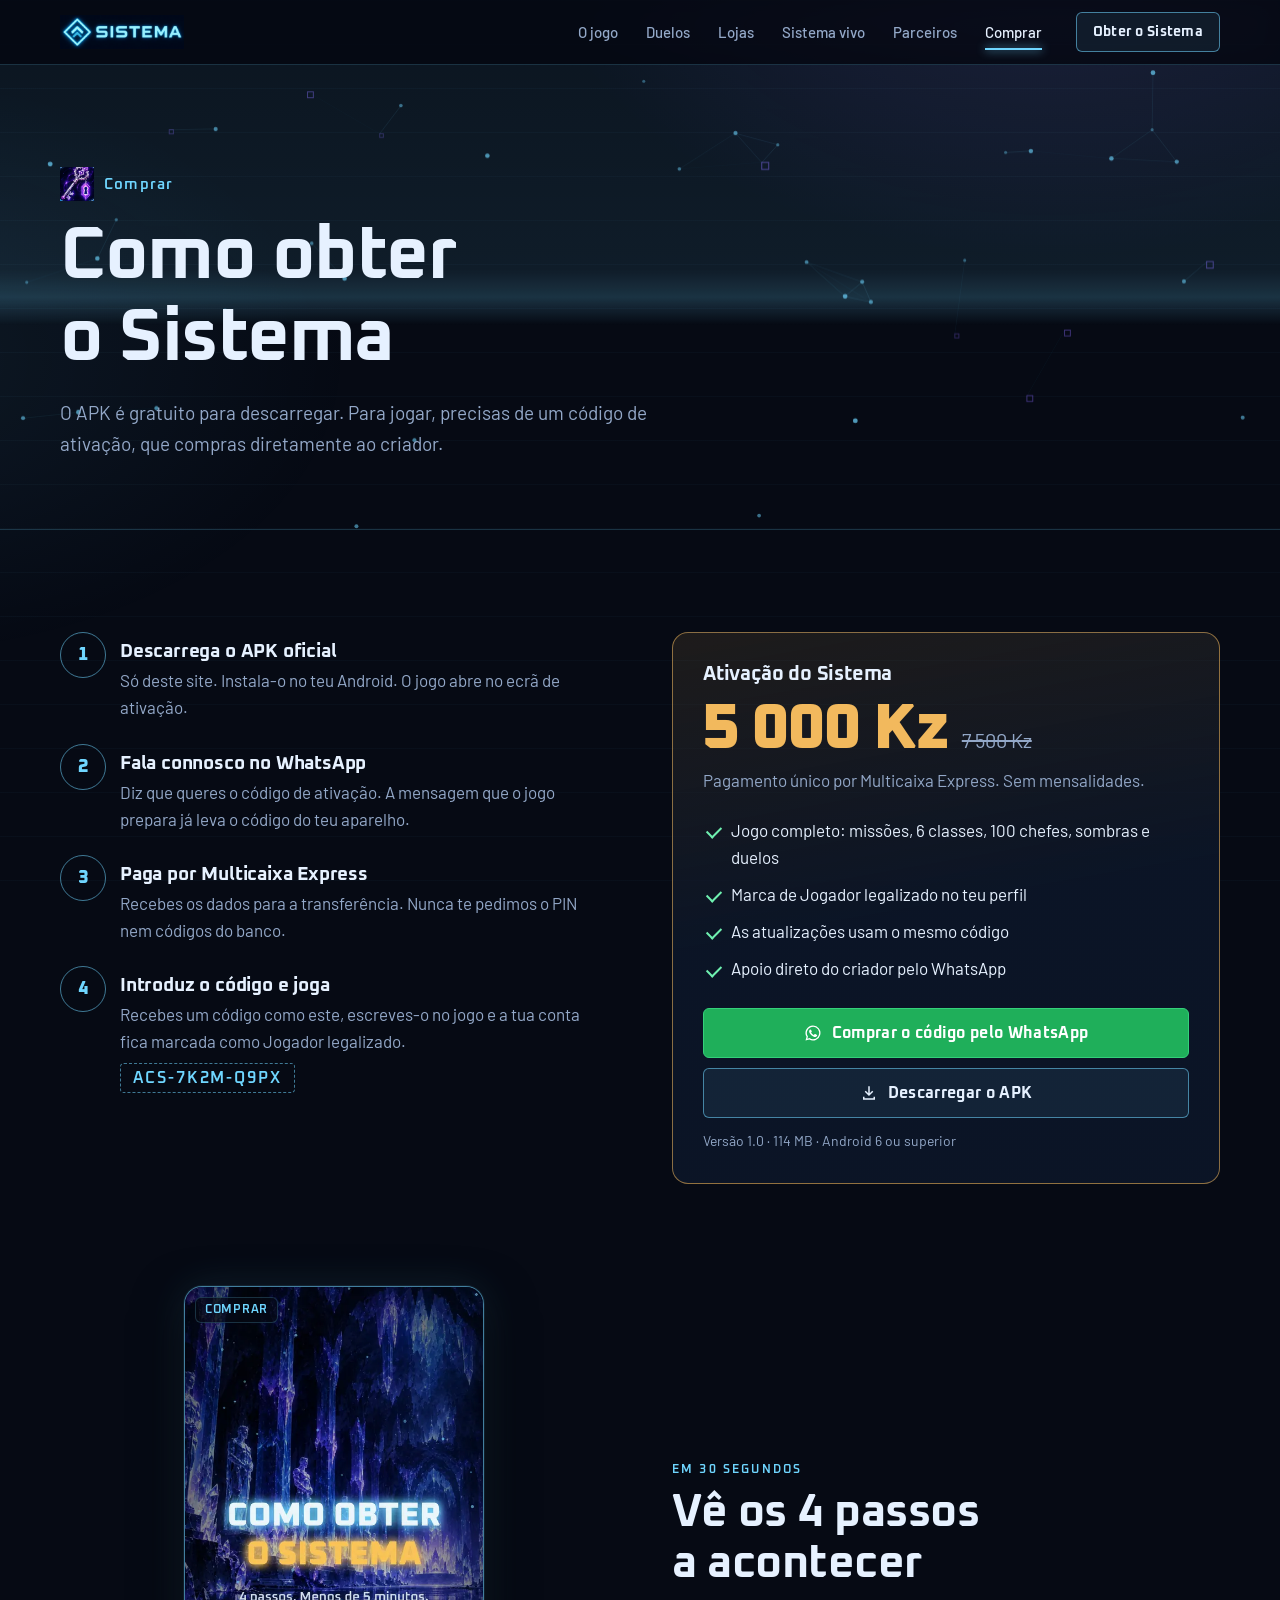
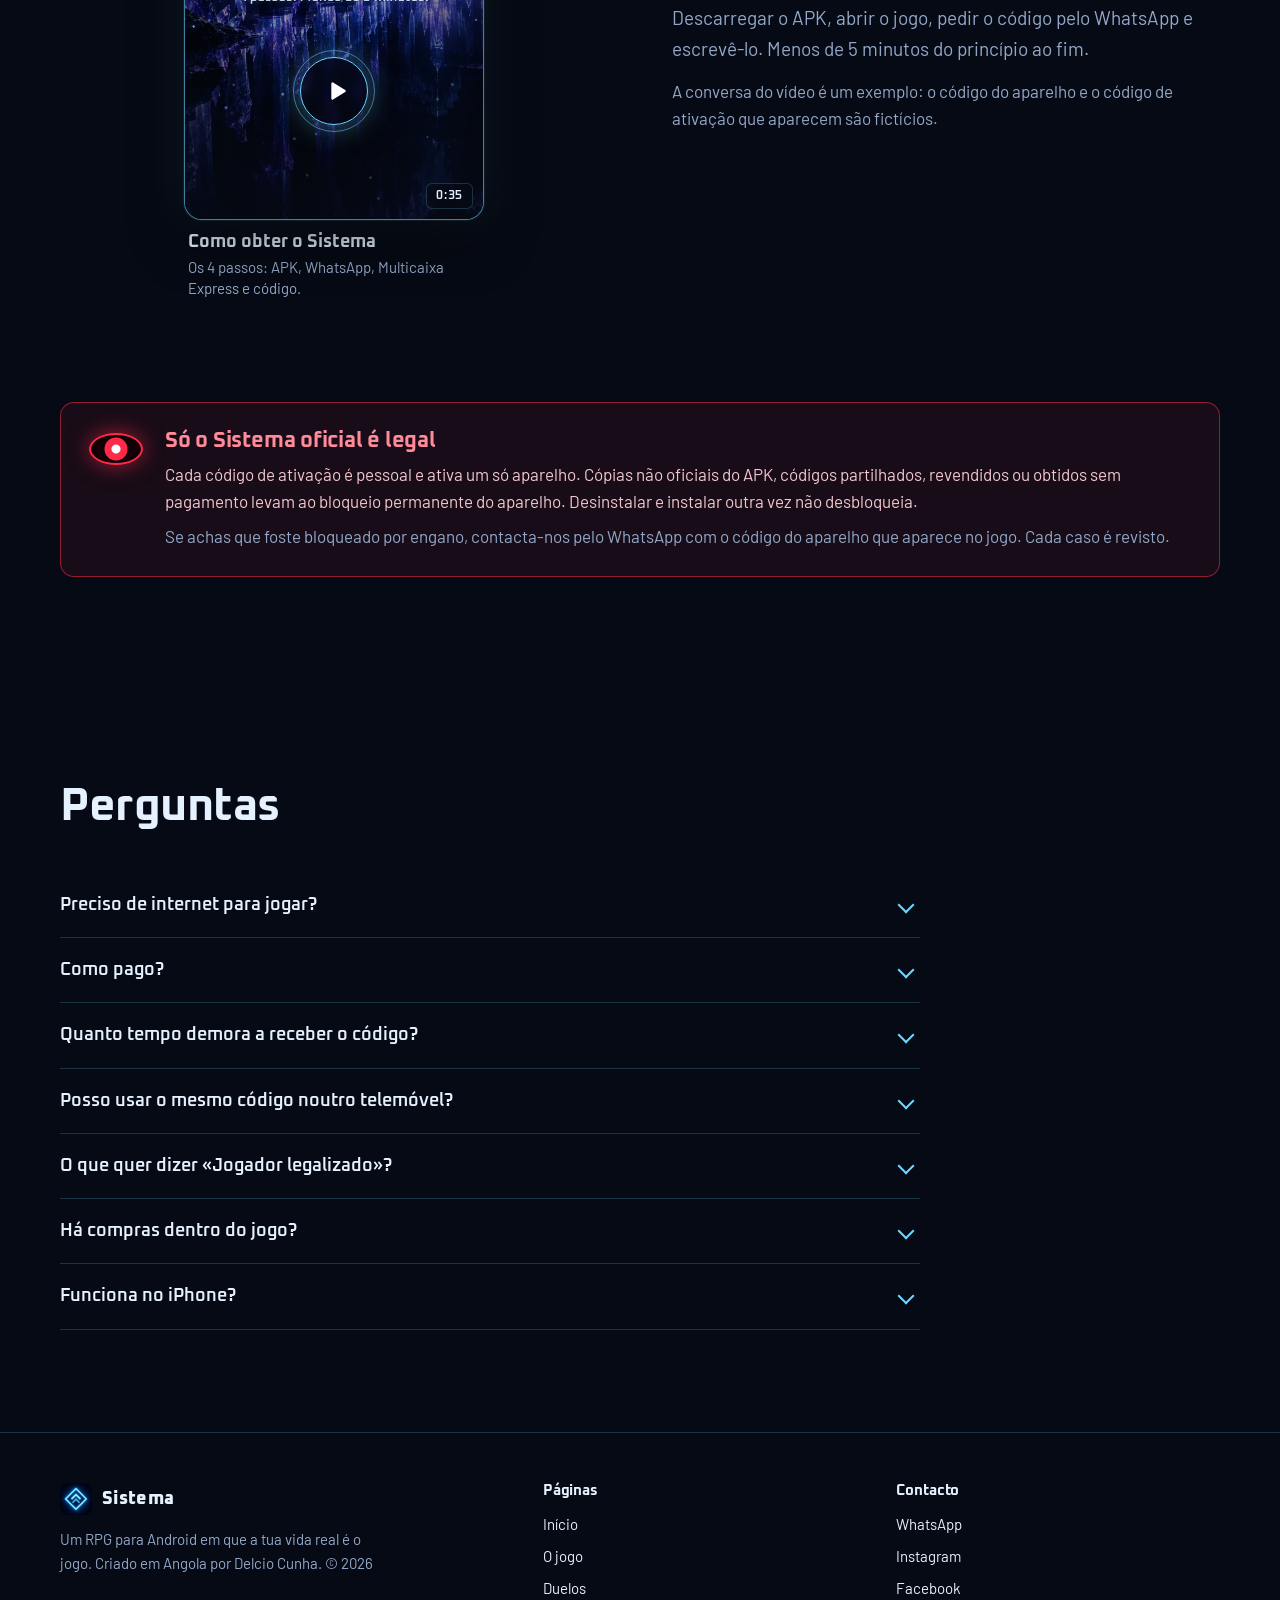
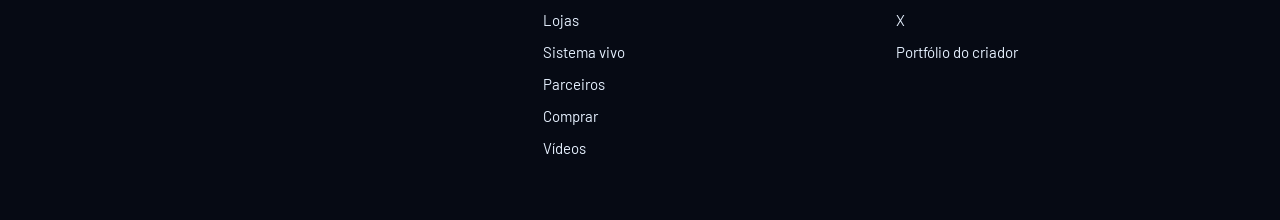
==== comprar.html @ 55414b68 "update update" ====
<!doctype html>
<html lang="pt">
<head>
<meta charset="utf-8">
<meta name="viewport" content="width=device-width, initial-scale=1, viewport-fit=cover">
<title>Comprar · Sistema</title>
<meta name="description" content="Descarrega o APK oficial e compra o código de ativação por Multicaixa Express.">
<meta name="theme-color" content="#060A14">
<meta property="og:title" content="Comprar · Sistema">
<meta property="og:description" content="Descarrega o APK oficial e compra o código de ativação por Multicaixa Express.">
<meta property="og:image" content="img/og.png">
<link rel="icon" href="img/icon-192.png">
<link rel="preconnect" href="https://fonts.googleapis.com"><link rel="preconnect" href="https://fonts.gstatic.com" crossorigin>
<link rel="stylesheet" href="https://fonts.googleapis.com/css2?family=Barlow:wght@400;500;600;700&family=Oxanium:wght@500;600;700;800&display=swap">
<link rel="stylesheet" href="assets/site.css?v=1c6510a3">
</head>
<body>
<header class="top">
  <div class="wrap">
    <a class="brand" href="index.html" aria-label="Sistema"><img class="wm" src="img/logo-nome.webp" alt="Sistema"></a>
    <nav class="nav" aria-label="Páginas"><a href="jogo.html">O jogo</a><a href="duelos.html">Duelos</a><a href="lojas.html">Lojas</a><a href="sistema-vivo.html">Sistema vivo</a><a href="parceiros.html">Parceiros</a><a href="comprar.html" aria-current="page">Comprar</a></nav>
    <a class="btn sm cta-top" href="comprar.html">Obter o Sistema</a>
    <button class="menu-btn" type="button" aria-label="Menu" aria-expanded="false"><span></span><span></span><span></span></button>
  </div>
</header>
<main>
<section class="page-head">
  <canvas class="field" aria-hidden="true"></canvas><div class="scan" aria-hidden="true"></div>
  <div class="wrap">
    <div class="crumb"><img src="img/ui-h-key.webp" alt="">Comprar</div>
    <h1>Como obter o Sistema</h1>
    <p class="lead">O APK é gratuito para descarregar. Para jogar, precisas de um código de ativação, que compras diretamente ao criador.</p>
  </div>
</section>
<section>
  <div class="wrap buy-grid">
    <ol class="flow" data-stagger>
      <li class="rv"><div><h3>Descarrega o APK oficial</h3><p>Só deste site. Instala-o no teu Android. O jogo abre no ecrã de ativação.</p></div></li>
      <li class="rv"><div><h3>Fala connosco no WhatsApp</h3><p>Diz que queres o código de ativação. A mensagem que o jogo prepara já leva o código do teu aparelho.</p></div></li>
      <li class="rv"><div><h3>Paga por Multicaixa Express</h3><p>Recebes os dados para a transferência. Nunca te pedimos o PIN nem códigos do banco.</p></div></li>
      <li class="rv"><div><h3>Introduz o código e joga</h3><p>Recebes um código como este, escreves-o no jogo e a tua conta fica marcada como Jogador legalizado.</p><span class="code-sample">ACS-7K2M-Q9PX</span></div></li>
    </ol>
    <aside class="price-card rv" aria-labelledby="price-h">
      <h3 id="price-h">Ativação do Sistema</h3>
      <div class="price"><b data-bind="price">5 000 Kz</b><s data-bind="price-old">7 500 Kz</s></div>
      <p class="once">Pagamento único por Multicaixa Express. Sem mensalidades.</p>
      <ul class="ticks">
        <li>Jogo completo: missões, 6 classes, 100 chefes, sombras e duelos</li>
        <li>Marca de Jogador legalizado no teu perfil</li>
        <li>As atualizações usam o mesmo código</li>
        <li>Apoio direto do criador pelo WhatsApp</li>
      </ul>
      <a class="btn wa" data-buy href="#perguntas"><svg viewBox="0 0 24 24" aria-hidden="true"><path fill="currentColor" d="M12 2a10 10 0 0 0-8.6 15.1L2 22l5-1.3A10 10 0 1 0 12 2Zm0 18.2a8.2 8.2 0 0 1-4.2-1.2l-.3-.2-3 .8.8-2.9-.2-.3A8.2 8.2 0 1 1 12 20.2Zm4.5-6.1c-.2-.1-1.5-.7-1.7-.8s-.4-.1-.6.1-.7.8-.8 1-.3.2-.5.1a6.7 6.7 0 0 1-3.3-2.9c-.3-.4.2-.4.7-1.4.1-.2 0-.3 0-.5l-.8-1.8c-.2-.5-.4-.4-.6-.4h-.5a1 1 0 0 0-.7.3 3 3 0 0 0-.9 2.2 5.2 5.2 0 0 0 1.1 2.7 11.8 11.8 0 0 0 4.5 4c1.7.7 2.3.8 3.1.6a2.7 2.7 0 0 0 1.8-1.2 2.2 2.2 0 0 0 .2-1.2c-.1-.2-.3-.2-.5-.3Z"/></svg> Comprar o código pelo WhatsApp</a>
      <a class="btn" data-apk href="download/sistema.apk" download><svg viewBox="0 0 24 24" aria-hidden="true"><path fill="currentColor" d="M11 3h2v9.2l3.3-3.3 1.4 1.4L12 16l-5.7-5.7 1.4-1.4 3.3 3.3V3Zm-7 14h2v2h12v-2h2v4H4v-4Z"/></svg> <span data-apk-label>Descarregar o APK</span></a>
      <p class="fine" data-apk-info>Versão 1.0 · Android 6 ou superior</p>
    </aside>
  </div>
</section>

<section class="tight">
  <div class="wrap split">
    <button type="button" class="vcard  rv" data-video="como-comprar-a-ativacao" aria-label="Ver o vídeo: Como obter o Sistema (0:35)"><span class="vc-media"><img src="video/como-comprar-a-ativacao.webp" alt="" loading="lazy" width="540" height="960"><span class="vc-play"><svg viewBox="0 0 24 24" aria-hidden="true"><path fill="currentColor" d="M8 5.5v13a1 1 0 0 0 1.5.86l10.4-6.5a1 1 0 0 0 0-1.72L9.5 4.64A1 1 0 0 0 8 5.5Z"/></svg></span><span class="vc-dur">0:35</span><span class="vc-tag">Comprar</span></span><span class="vc-cap"><b>Como obter o Sistema</b><small>Os 4 passos: APK, WhatsApp, Multicaixa Express e código.</small></span></button>
    <div>
      <span class="eyebrow rv">Em 30 segundos</span>
      <h2 class="rv">Vê os 4 passos a acontecer</h2>
      <p class="lead rv" style="margin-top:14px">Descarregar o APK, abrir o jogo, pedir o código pelo WhatsApp e escrevê-lo. Menos de 5 minutos do princípio ao fim.</p>
      <p class="muted rv" style="margin-top:14px">A conversa do vídeo é um exemplo: o código do aparelho e o código de ativação que aparecem são fictícios.</p>
    </div>
  </div>
</section>

<section class="tight">
  <div class="wrap">
    <div class="warn rv">
      <span class="eye" aria-hidden="true"></span>
      <div>
        <h3>Só o Sistema oficial é legal</h3>
        <p>Cada código de ativação é pessoal e ativa um só aparelho. Cópias não oficiais do APK, códigos partilhados, revendidos ou obtidos sem pagamento levam ao bloqueio permanente do aparelho. Desinstalar e instalar outra vez não desbloqueia.</p>
        <p>Se achas que foste bloqueado por engano, contacta-nos pelo WhatsApp com o código do aparelho que aparece no jogo. Cada caso é revisto.</p>
      </div>
    </div>
  </div>
</section>

<section id="perguntas">
  <div class="wrap">
    <div class="sec-head"><h2 class="rv">Perguntas</h2></div>
    <div class="faq rv">
      <details><summary>Preciso de internet para jogar?</summary><p>Só para ativar o jogo, sincronizar a conta e jogar com amigos. As missões e os combates funcionam sem internet. De vez em quando o jogo pede uma ligação para confirmar que o aparelho continua autorizado.</p></details>
      <details><summary>Como pago?</summary><p>Por Multicaixa Express. Falas connosco no WhatsApp, recebes os dados para a transferência e, quando o pagamento é confirmado, enviamos o teu código de ativação.</p></details>
      <details><summary>Quanto tempo demora a receber o código?</summary><p>Assim que o pagamento é confirmado, enviamos o código pelo mesmo WhatsApp.</p></details>
      <details><summary>Posso usar o mesmo código noutro telemóvel?</summary><p>Não. Cada código ativa um só aparelho. Se mudares de telemóvel, fala connosco: o teu progresso pode ser transferido com o ID de Jogador.</p></details>
      <details><summary>O que quer dizer «Jogador legalizado»?</summary><p>É a marca que aparece no teu perfil e para os teus amigos quando ativaste o jogo com um código oficial. Quem também comprou Cristais aparece como Premium legalizado.</p></details>
      <details><summary>Há compras dentro do jogo?</summary><p>São opcionais. Os Cristais abrem as arenas do Coliseu e itens exclusivos, mas todo o caminho dos 10 portões se faz sem gastar nada além da ativação.</p></details>
      <details><summary>Funciona no iPhone?</summary><p>Ainda não. O Sistema está disponível para Android 6 ou superior.</p></details>
    </div>
  </div>
</section>

</main>
<footer>
  <div class="wrap cols">
    <div>
      <a class="brand" href="index.html" style="font-size:18px"><img src="img/icon-192.png" alt="">Sistema</a>
      <p style="margin-top:12px;max-width:40ch">Um RPG para Android em que a tua vida real é o jogo. Criado em Angola por Delcio Cunha. © 2026</p>
    </div>
    <div>
      <h4>Páginas</h4>
      <ul><li><a href="index.html">Início</a></li><li><a href="jogo.html">O jogo</a></li><li><a href="duelos.html">Duelos</a></li><li><a href="lojas.html">Lojas</a></li><li><a href="sistema-vivo.html">Sistema vivo</a></li><li><a href="parceiros.html">Parceiros</a></li><li><a href="comprar.html">Comprar</a></li><li><a href="index.html#videos">Vídeos</a></li></ul>
    </div>
    <div>
      <h4>Contacto</h4>
      <ul>
        <li><a data-buy href="comprar.html">WhatsApp</a></li>
        <li><a href="https://www.instagram.com/delcio_369/" target="_blank" rel="noopener">Instagram</a></li>
        <li><a href="https://www.facebook.com/delcio.cunha.2025/" target="_blank" rel="noopener">Facebook</a></li>
        <li><a href="https://x.com/DelcioCunha369" target="_blank" rel="noopener">X</a></li>
        <li><a href="https://delciocunha.github.io/Meu-Portfolio/" target="_blank" rel="noopener">Portfólio do criador</a></li>
      </ul>
    </div>
  </div>
</footer>
<div class="mbar" id="mbar"><a class="btn wa" data-buy href="comprar.html">Comprar código</a><a class="btn" data-apk data-apk-short href="download/sistema.apk" download>Descarregar APK</a></div>
<div class="vbox" id="vbox" role="dialog" aria-modal="true" aria-labelledby="vb-title" hidden>
  <div class="vb-back" data-vclose></div>
  <div class="vb-in">
    <div class="vb-player"><video id="vb-video" controls playsinline preload="none"></video></div>
    <div class="vb-side">
      <span class="vb-tag" id="vb-tag"></span>
      <h2 id="vb-title"></h2>
      <p id="vb-desc"></p>
      <div class="vb-nav"><button type="button" class="btn sm" data-vstep="-1" aria-label="Vídeo anterior">‹ Anterior</button><button type="button" class="btn sm" data-vstep="1" aria-label="Vídeo seguinte">Seguinte ›</button></div>
      <a class="btn wa" data-buy href="comprar.html">Obter o Sistema</a>
    </div>
    <button type="button" class="vb-x" data-vclose aria-label="Fechar o vídeo">✕</button>
  </div>
</div>
<script>window.SITE_VIDEOS=[{"id": "trailer", "t": "Trailer de lançamento", "d": "V.01 «The System». O Sistema escolheu-te.", "tag": "Trailer"}, {"id": "como-funciona", "t": "Como funciona em 30 segundos", "d": "Escreves a missão, cumpres, ganhas XP e enfrentas um chefe.", "tag": "Começa aqui"}, {"id": "um-dia-com-o-sistema", "t": "Um dia com o Sistema", "d": "Da missão diária da manhã ao relatório da meia-noite.", "tag": "O jogo"}, {"id": "o-primeiro-chefe", "t": "O primeiro chefe", "d": "Magia, mana a acabar, uma poção e a vitória.", "tag": "O jogo"}, {"id": "sombras", "t": "Sombras", "d": "Extrais a sombra do chefe e ela passa a lutar por ti.", "tag": "O jogo"}, {"id": "duelo-ao-vivo", "t": "Duelo ao vivo", "d": "Um duelo real entre dois jogadores, com provocações.", "tag": "Duelos"}, {"id": "o-sistema-esta-a-ver", "t": "O Sistema está a ver", "d": "Vigilância, missões de emergência e Zona de Penalidade.", "tag": "Sistema vivo"}, {"id": "aceitas", "t": "Aceitas?", "d": "Foste escolhido como Jogador. Recusar não é opção.", "tag": "Desafio"}, {"id": "qual-e-o-teu-nivel", "t": "Qual seria o teu nível?", "d": "Soma os pontos e diz o teu nível nos comentários.", "tag": "Desafio"}, {"id": "como-comprar-a-ativacao", "t": "Como obter o Sistema", "d": "Os 4 passos: APK, WhatsApp, Multicaixa Express e código.", "tag": "Comprar"}];</script>
<script src="config.js?v=ecc495e4"></script>
<script src="assets/site.js?v=e0b5bdeb"></script>
</body>
</html>
---- assets/site.css ----
/* ==========================================================
   SITE OFICIAL DO SISTEMA · estilos partilhados por todas as páginas
   Identidade do próprio jogo: navy profundo, luz azul do Sistema, violeta arcano,
   ouro para preços e carmesim para avisos. Oxanium (títulos) + Barlow (texto).
   ========================================================== */
:root {
  --void: #060A14; --panel: #0C1628; --panel-2: #10203A; --line: rgba(111, 214, 255, .2); --line-hi: rgba(111, 214, 255, .55);
  --ice: #6FD6FF; --arcane: #8B6BFF; --gold: #F2B95D; --alarm: #FF2A48; --text: #E6F1FF; --muted: #93A8C8; --ok: #6FF0B0; --wa: #1FAF5A;
  --f-display: 'Oxanium', 'Segoe UI', system-ui, sans-serif; --f-body: 'Barlow', 'Segoe UI', Roboto, system-ui, sans-serif;
  --wrap: 1160px; --gut: 20px; --ease: cubic-bezier(.2, .7, .2, 1);
  color-scheme: dark;
}
* { box-sizing: border-box; }
html { scroll-behavior: smooth; -webkit-text-size-adjust: 100%; }
body { margin: 0; background: var(--void); color: var(--text); font: 400 17px/1.6 var(--f-body); overflow-x: hidden; }
body::before { content: ''; position: fixed; inset: 0; pointer-events: none; z-index: 0;
  background: radial-gradient(900px 600px at 82% -10%, rgba(139, 107, 255, .14), transparent 60%), radial-gradient(800px 500px at -10% 40%, rgba(111, 214, 255, .08), transparent 60%),
  linear-gradient(rgba(111, 214, 255, .03) 1px, transparent 1px) 0 0 / 100% 44px; }
img { max-width: 100%; display: block; }
[hidden] { display: none !important; }
a { color: var(--ice); }
:focus-visible { outline: 2px solid var(--ice); outline-offset: 3px; border-radius: 4px; }
.sr { position: absolute; width: 1px; height: 1px; overflow: hidden; clip: rect(0 0 0 0); white-space: nowrap; }
.wrap { position: relative; z-index: 1; width: min(var(--wrap), 100% - 2 * var(--gut)); margin: 0 auto; }
h1, h2, h3, h4 { font-family: var(--f-display); font-weight: 700; line-height: 1.1; margin: 0; letter-spacing: -.01em; text-wrap: balance; }
h2 { font-size: clamp(30px, 4.4vw, 46px); max-width: 20ch; }
h3 { font-size: 21px; }
h4 { font-size: 17px; }
p { margin: 0; }
.lead { color: var(--muted); font-size: 19px; max-width: 60ch; }
.muted { color: var(--muted); }
section { position: relative; z-index: 1; padding: clamp(60px, 8vw, 110px) 0; }
section.tight { padding-top: 0; }
.sec-head { display: grid; gap: 14px; margin-bottom: 40px; }

/* ---------- entrada e transição entre páginas ---------- */
body { animation: pageIn .5s var(--ease) both; }
body.leaving { opacity: 0; transition: opacity .18s ease; }
@keyframes pageIn { from { opacity: 0; } to { opacity: 1; } }
.js .rv { opacity: 0; transform: translateY(18px); transition: opacity .7s var(--ease), transform .7s var(--ease); transition-delay: calc(var(--d, 0) * 90ms); }
.js .rv.in { opacity: 1; transform: none; }

/* ---------- barra de topo ---------- */
.top { position: sticky; top: env(safe-area-inset-top, 0px); z-index: 40; background: rgba(6, 10, 20, .84); backdrop-filter: blur(12px); -webkit-backdrop-filter: blur(12px); border-bottom: 1px solid var(--line); }
.top .wrap { display: flex; align-items: center; gap: 22px; height: 64px; }
.brand { display: flex; align-items: center; gap: 10px; font-family: var(--f-display); font-weight: 800; font-size: 20px; color: var(--text); text-decoration: none; letter-spacing: .02em; }
.brand img { width: 32px; height: 32px; border-radius: 8px; }
.nav { display: flex; gap: 4px; margin-left: auto; }
.nav a { position: relative; color: var(--muted); text-decoration: none; font-weight: 500; font-size: 15px; padding: 8px 12px; border-radius: 6px; }
.nav a:hover { color: var(--text); background: rgba(111, 214, 255, .06); }
.nav a[aria-current="page"] { color: var(--text); }
.nav a[aria-current="page"]::after { content: ''; position: absolute; left: 12px; right: 12px; bottom: 2px; height: 2px; background: var(--ice); box-shadow: 0 0 10px var(--ice); }
.menu-btn { display: none; margin-left: auto; width: 44px; height: 44px; border: 1px solid var(--line-hi); border-radius: 8px; background: none; color: var(--text); cursor: pointer; }
.menu-btn span { display: block; width: 18px; height: 2px; margin: 4px auto; background: currentColor; transition: transform .2s, opacity .2s; }
.menu-open .menu-btn span:nth-child(1) { transform: translateY(6px) rotate(45deg); }
.menu-open .menu-btn span:nth-child(2) { opacity: 0; }
.menu-open .menu-btn span:nth-child(3) { transform: translateY(-6px) rotate(-45deg); }
@media (max-width: 920px) {
  .menu-btn { display: block; }
  .top .cta-top { display: none; }
  .nav { position: absolute; left: 0; right: 0; top: 100%; flex-direction: column; gap: 0; padding: 10px var(--gut) 18px; background: #060A14; box-shadow: 0 30px 60px rgba(0, 0, 0, .6); border-bottom: 1px solid var(--line); transform: translateY(-12px); opacity: 0; pointer-events: none; transition: .2s; }
  .menu-open .nav { transform: none; opacity: 1; pointer-events: auto; }
  .top .wrap { position: static; }
  .top { isolation: isolate; }
  .nav a { font-size: 18px; padding: 14px 6px; border-bottom: 1px solid var(--line); border-radius: 0; }
  .nav a[aria-current="page"]::after { left: 0; right: auto; width: 3px; top: 12px; bottom: 12px; height: auto; }
}

/* ---------- botões ---------- */
.btn { display: inline-flex; align-items: center; justify-content: center; gap: 10px; min-height: 50px; padding: 0 24px; border-radius: 6px; border: 1px solid var(--line-hi);
  background: rgba(111, 214, 255, .08); color: var(--text); font: 700 16px/1 var(--f-display); letter-spacing: .02em; text-decoration: none; cursor: pointer; position: relative; overflow: hidden;
  transition: background .15s, border-color .15s, transform .15s, box-shadow .2s; }
.btn:hover { background: rgba(111, 214, 255, .16); border-color: var(--ice); box-shadow: 0 0 24px rgba(111, 214, 255, .2); }
.btn:active { transform: translateY(1px); }
.btn::after { content: ''; position: absolute; top: 0; bottom: 0; width: 40%; left: -60%; background: linear-gradient(100deg, transparent, rgba(255, 255, 255, .22), transparent); transform: skewX(-20deg); transition: left .5s var(--ease); }
.btn:hover::after { left: 120%; }
.btn.wa { background: var(--wa); border-color: #34D07A; color: #fff; }
.btn.wa:hover { background: #22BF62; box-shadow: 0 0 26px rgba(52, 208, 122, .35); }
.btn.gold { border-color: var(--gold); color: #ffe2a8; background: rgba(242, 185, 93, .1); }
.btn.sm { min-height: 40px; padding: 0 16px; font-size: 14px; }
.btn[aria-disabled="true"] { opacity: .55; cursor: not-allowed; }
.btn svg { width: 20px; height: 20px; flex: none; }
.btns { display: flex; flex-wrap: wrap; gap: 12px; }

/* ---------- cabeçalho das páginas (com o campo de mana a animar por trás) ---------- */
.field { position: absolute; inset: 0; width: 100%; height: 100%; pointer-events: none; z-index: 0; opacity: .9; }
.hero, .page-head { position: relative; overflow: hidden; }
.page-head { padding: clamp(56px, 8vw, 110px) 0 clamp(40px, 6vw, 70px); border-bottom: 1px solid var(--line); }
.page-head h1 { font-size: clamp(40px, 6.4vw, 74px); max-width: 15ch; letter-spacing: -.02em; }
.page-head .lead { margin-top: 18px; }
.page-head .crumb { color: var(--ice); font: 600 15px/1 var(--f-display); letter-spacing: .08em; margin-bottom: 16px; display: inline-flex; gap: 10px; align-items: center; }
.page-head .crumb img { width: 34px; height: 34px; }
.scan { position: absolute; inset: 0; pointer-events: none; z-index: 0; background: linear-gradient(180deg, transparent, rgba(111, 214, 255, .09) 48%, rgba(111, 214, 255, .2) 50%, transparent 52%); background-size: 100% 300%; animation: scan 2.4s var(--ease) .1s 1 both; }
@keyframes scan { from { background-position: 0 100%; } to { background-position: 0 -100%; } }

/* ---------- herói da página inicial ---------- */
.hero { padding: clamp(40px, 6vw, 80px) 0 clamp(40px, 6vw, 80px); }
.hero .wrap { display: grid; grid-template-columns: 1.15fr .85fr; gap: clamp(28px, 5vw, 64px); align-items: center; }
.hero h1 { font-size: clamp(44px, 7.2vw, 88px); letter-spacing: -.025em; max-width: 11ch; }
.hero h1 .ln { display: block; overflow: hidden; }
.hero h1 .ln > span { display: inline-block; animation: rise .9s var(--ease) both; }
.hero h1 .ln:nth-child(2) > span { animation-delay: .12s; }
@keyframes rise { from { transform: translateY(105%); } to { transform: none; } }
.hero .lead { margin-top: 18px; }
.hero-note { margin-top: 14px; color: var(--muted); font-size: 14px; }
@media (max-width: 880px) { .hero .wrap { grid-template-columns: 1fr; } }

/* janela do Sistema */
.syswin { position: relative; margin-top: 30px; max-width: 540px; padding: 22px 22px 20px; background: linear-gradient(180deg, rgba(16, 32, 58, .94), rgba(9, 18, 34, .96));
  border: 1px solid var(--line-hi); box-shadow: 0 0 0 1px rgba(111, 214, 255, .08) inset, 0 0 40px rgba(111, 214, 255, .14); clip-path: polygon(0 0, calc(100% - 18px) 0, 100% 18px, 100% 100%, 18px 100%, 0 calc(100% - 18px)); }
.syswin::before, .syswin::after { content: ''; position: absolute; width: 16px; height: 16px; border: 2px solid var(--ice); }
.syswin::before { top: 6px; left: 6px; border-right: 0; border-bottom: 0; }
.syswin::after { bottom: 6px; right: 6px; border-left: 0; border-top: 0; }
.syswin .tag { display: inline-flex; align-items: center; gap: 8px; font: 600 13px/1 var(--f-display); letter-spacing: .28em; color: var(--ice); padding: 6px 10px; border: 1px solid var(--line-hi); }
.syswin .tag i { width: 8px; height: 8px; border-radius: 50%; background: var(--ice); box-shadow: 0 0 10px var(--ice); animation: pulse 1.8s ease-in-out infinite; }
.syswin.red { border-color: rgba(255, 42, 72, .7); box-shadow: 0 0 40px rgba(255, 42, 72, .18); }
.syswin.red .tag { color: #ff8a9a; border-color: rgba(255, 42, 72, .6); }
.syswin.red .tag i { background: var(--alarm); box-shadow: 0 0 10px var(--alarm); }
.syswin.red::before, .syswin.red::after { border-color: var(--alarm); }
@keyframes pulse { 50% { opacity: .35; } }
.syswin .msg { margin-top: 14px; font: 600 clamp(19px, 2.4vw, 23px)/1.4 var(--f-display); min-height: 3.2em; }
.caret { display: inline-block; width: 9px; height: 1.05em; vertical-align: -3px; background: var(--ice); margin-left: 2px; animation: pulse .9s steps(1) infinite; }
.syswin .act { display: flex; gap: 10px; margin-top: 16px; }
.syswin .act .btn { flex: 1; min-height: 46px; }
.syswin .act .yes { border-color: var(--ice); background: rgba(111, 214, 255, .16); }
.glitch { animation: glitch .35s steps(2) 1; }
@keyframes glitch { 25% { transform: translate(3px, -1px); filter: hue-rotate(140deg); } 50% { transform: translate(-3px, 1px); } 75% { transform: translate(2px, 2px); filter: saturate(2); } }

/* telemóvel com capturas */
.phone { position: relative; justify-self: center; width: min(320px, 76vw); aspect-ratio: 9 / 19.4; border-radius: 38px; padding: 10px; background: linear-gradient(160deg, #1B2A47, #070C18 60%);
  border: 1px solid rgba(255, 255, 255, .12); box-shadow: 0 40px 90px rgba(0, 0, 0, .6), 0 0 70px rgba(139, 107, 255, .25); animation: float 7s ease-in-out infinite; }
@keyframes float { 50% { transform: translateY(-10px); } }
.phone .shots { position: relative; width: 100%; height: 100%; border-radius: 29px; overflow: hidden; }
.phone .shots img { position: absolute; inset: 0; width: 100%; height: 100%; object-fit: cover; object-position: top; opacity: 0; transform: scale(1.03); transition: opacity .9s, transform 3.6s linear; }
.phone .shots img.on { opacity: 1; transform: none; }
.phone .dots { position: absolute; left: 0; right: 0; bottom: -28px; display: flex; justify-content: center; gap: 6px; }
.phone .dots i { width: 6px; height: 6px; border-radius: 50%; background: var(--line-hi); transition: .3s; }
.phone .dots i.on { width: 18px; border-radius: 3px; background: var(--ice); }
.phone.sm { width: min(260px, 70vw); animation: none; }

/* ---------- grelhas de conteúdo ---------- */
.grid { display: grid; gap: 20px; }
.g2 { grid-template-columns: repeat(2, 1fr); }
.g3 { grid-template-columns: repeat(3, 1fr); }
.g4 { grid-template-columns: repeat(4, 1fr); }
@media (max-width: 960px) { .g4 { grid-template-columns: repeat(2, 1fr); } .g3 { grid-template-columns: repeat(2, 1fr); } }
@media (max-width: 640px) { .g2, .g3, .g4 { grid-template-columns: 1fr; } }
.split { display: grid; grid-template-columns: 1fr 1fr; gap: clamp(28px, 5vw, 70px); align-items: center; }
.split.rev > :first-child { order: 2; }
@media (max-width: 880px) { .split { grid-template-columns: 1fr; } .split.rev > :first-child { order: 0; } }
.split > * { min-width: 0; }

/* cartões de secção (para as páginas) */
.tile { position: relative; display: grid; gap: 10px; padding: 24px; border: 1px solid var(--line); background: linear-gradient(180deg, rgba(16, 32, 58, .7), rgba(9, 18, 34, .7)); border-radius: 14px; text-decoration: none; color: var(--text); overflow: hidden; transition: border-color .2s, transform .2s; }
a.tile:hover { border-color: var(--line-hi); transform: translateY(-3px); }
a.tile::before { content: ''; position: absolute; inset: -1px; background: radial-gradient(360px 180px at var(--mx, 50%) var(--my, 0%), rgba(111, 214, 255, .16), transparent 70%); opacity: 0; transition: opacity .25s; pointer-events: none; }
a.tile:hover::before { opacity: 1; }
.tile .ico { width: 54px; height: 54px; }
.tile p { color: var(--muted); }
.tile .go { margin-top: 6px; color: var(--ice); font: 600 15px/1 var(--f-display); }
.tile.art { padding: 0; }
.tile.art img { width: 100%; aspect-ratio: 16 / 9; object-fit: cover; }
.tile.art .body { padding: 20px 22px 24px; display: grid; gap: 8px; }

/* passos numerados (só onde há ordem real) */
.steps { display: grid; grid-template-columns: repeat(3, 1fr); gap: 22px; counter-reset: s; }
.step { counter-increment: s; }
.step .shot { border-radius: 16px; overflow: hidden; border: 1px solid var(--line); aspect-ratio: 4 / 5; background: var(--panel); }
.step .shot img { width: 100%; height: 100%; object-fit: cover; object-position: top; transition: transform 1.2s var(--ease); }
.step:hover .shot img { transform: scale(1.04); }
.step h3 { margin-top: 18px; display: flex; gap: 12px; align-items: baseline; }
.step h3::before { content: counter(s); font: 800 15px/1 var(--f-display); color: var(--void); background: var(--ice); width: 28px; height: 28px; border-radius: 50%; display: inline-grid; place-items: center; flex: none; transform: translateY(-2px); }
.step p { margin-top: 8px; color: var(--muted); }
@media (max-width: 820px) { .steps { grid-template-columns: 1fr; } .step .shot { aspect-ratio: 16 / 11; } }

/* lista de factos (janela de estado) */
.status { padding: 26px 28px; border: 1px solid var(--line-hi); background: rgba(12, 22, 40, .85); }
.status dl { display: grid; grid-template-columns: 1fr auto; margin: 0; }
.status dt, .status dd { padding: 12px 0; border-bottom: 1px solid var(--line); margin: 0; }
.status dt { color: var(--muted); }
.status dd { font: 700 20px/1.3 var(--f-display); text-align: right; color: var(--ice); font-variant-numeric: tabular-nums; }
.status dt:last-of-type, .status dd:last-of-type { border-bottom: 0; }
.status [hidden] { display: none; }

/* listas com marca */
.ticks { list-style: none; padding: 0; margin: 0; display: grid; gap: 10px; }
.ticks li { padding-left: 28px; position: relative; }
.ticks li::before { content: ''; position: absolute; left: 4px; top: .55em; width: 12px; height: 7px; border-left: 2px solid var(--ok); border-bottom: 2px solid var(--ok); transform: rotate(-45deg); }

/* ---------- evolução do avatar ---------- */
.evo-stage { position: relative; aspect-ratio: 5 / 8; max-height: 620px; border-radius: 18px; overflow: hidden; border: 1px solid var(--line); background: radial-gradient(circle at 50% 70%, rgba(139, 107, 255, .3), transparent 65%), var(--panel); }
.evo-stage img { position: absolute; inset: 0; width: 100%; height: 100%; object-fit: cover; object-position: center top; transition: opacity .45s, transform .45s var(--ease); }
.evo-stage img.out { opacity: 0; transform: scale(1.04); }
.evo-stage::after { content: ''; position: absolute; inset: 0; background: linear-gradient(180deg, rgba(6, 10, 20, .5), transparent 30%); pointer-events: none; }
.evo-lv { position: absolute; left: 16px; top: 14px; z-index: 1; font: 800 48px/1 var(--f-display); text-shadow: 0 2px 20px rgba(0, 0, 0, .8); font-variant-numeric: tabular-nums; }
.evo-lv small { display: block; font: 600 14px/1.2 var(--f-body); color: var(--muted); }
.evo-ctl { margin-top: 28px; }
.evo-ctl input[type=range] { width: 100%; accent-color: var(--ice); height: 30px; }
.evo-marks { display: flex; justify-content: space-between; color: var(--muted); font-size: 14px; margin-top: 2px; }
.seg { display: inline-flex; border: 1px solid var(--line-hi); border-radius: 6px; overflow: hidden; }
.seg button { background: none; border: 0; color: var(--muted); font: 600 15px/1 var(--f-body); padding: 11px 18px; cursor: pointer; }
.seg button[aria-pressed="true"] { background: rgba(111, 214, 255, .16); color: var(--text); }

/* classes */
.cls-card { position: relative; border-radius: 14px; overflow: hidden; border: 1px solid var(--line); background: var(--panel); }
.cls-card .pics { position: relative; aspect-ratio: 3 / 4; }
.cls-card .pics img { position: absolute; inset: 0; width: 100%; height: 100%; object-fit: cover; object-position: top; }
.cls-card .pics::after { content: 'Nível 1'; position: absolute; left: 10px; top: 10px; font: 700 12px/1 var(--f-display); padding: 5px 8px; border-radius: 4px; background: rgba(6, 10, 20, .75); color: var(--muted); transition: .3s; }
.cls-card .body { padding: 16px 18px 20px; }
.cls-card h3 { font-size: 19px; }
.cls-card p { color: var(--muted); font-size: 15px; margin-top: 6px; }
.cls-card .kind { font-size: 13px; color: var(--ice); margin-top: 8px; }

/* chefes */
.rail { display: grid; grid-auto-flow: column; grid-auto-columns: minmax(190px, 1fr); gap: 14px; overflow-x: auto; padding-bottom: 14px; scroll-snap-type: x mandatory; }
.rail figure { margin: 0; scroll-snap-align: start; }
.bossart { aspect-ratio: 3 / 5; border-radius: 12px; overflow: hidden; border: 1px solid var(--line); background: var(--panel); transform-style: preserve-3d; transition: transform .2s ease-out, box-shadow .3s; }
.bossart img { width: 100%; height: 100%; object-fit: cover; object-position: center top; }
.tilt:hover { box-shadow: 0 20px 50px rgba(0, 0, 0, .5), 0 0 30px rgba(139, 107, 255, .25); }
.rail figcaption, .bosses figcaption { margin-top: 10px; font-weight: 600; }
.rail figcaption span, .bosses figcaption span { display: block; color: var(--muted); font-weight: 400; font-size: 14px; }
.bosses { display: grid; grid-template-columns: repeat(5, 1fr); gap: 16px; }
.bosses figure { margin: 0; }
@media (max-width: 960px) { .bosses { grid-template-columns: repeat(3, 1fr); } }
@media (max-width: 560px) { .bosses { grid-template-columns: repeat(2, 1fr); } }

/* portões */
.gates { display: grid; grid-template-columns: repeat(5, 1fr); gap: 12px; }
.gate { display: grid; grid-template-columns: 44px 1fr; gap: 10px; align-items: center; padding: 12px; border: 1px solid var(--line); border-radius: 10px; background: rgba(12, 22, 40, .7); }
.gate img { width: 44px; height: 44px; }
.gate b { display: block; font: 600 15px/1.25 var(--f-display); }
.gate span { font-size: 13px; color: var(--muted); }
@media (max-width: 960px) { .gates { grid-template-columns: repeat(2, 1fr); } }

/* ---------- duelos: combate animado ---------- */
.duel { border: 1px solid var(--line-hi); border-radius: 16px; background: linear-gradient(180deg, rgba(16, 32, 58, .9), rgba(9, 18, 34, .95)); padding: 20px; box-shadow: 0 0 50px rgba(111, 214, 255, .12); }
.duel .vs { display: grid; grid-template-columns: 1fr auto 1fr; gap: 12px; align-items: center; }
.fighter { display: grid; gap: 8px; }
.fighter.r { text-align: right; }
.fighter .who { display: flex; gap: 10px; align-items: center; }
.fighter.r .who { flex-direction: row-reverse; }
.fighter .who img { width: 54px; height: 54px; border-radius: 50%; object-fit: cover; object-position: top; border: 2px solid var(--line-hi); }
.fighter b { font: 700 16px/1.2 var(--f-display); }
.fighter small { display: block; color: var(--muted); font-size: 13px; }
.bar { height: 10px; border-radius: 5px; background: rgba(255, 255, 255, .08); overflow: hidden; }
.bar i { display: block; height: 100%; width: 100%; border-radius: 5px; background: linear-gradient(90deg, #ff5a6e, #ff8a7a); transition: width .6s var(--ease); }
.fighter.r .bar i { margin-left: auto; }
.bar.mp i { background: linear-gradient(90deg, #4a8cff, #6fd6ff); }
.vs .x { font: 800 22px/1 var(--f-display); color: var(--gold); text-shadow: 0 0 18px rgba(242, 185, 93, .6); }
.duel .log { margin-top: 16px; height: 150px; overflow: hidden; display: flex; flex-direction: column; justify-content: flex-end; gap: 6px; font-size: 15px; -webkit-mask-image: linear-gradient(180deg, transparent, #000 40%); mask-image: linear-gradient(180deg, transparent, #000 40%); }
.duel .log p { animation: logIn .35s var(--ease) both; }
.duel .log .l { color: var(--ice); } .duel .log .r { color: #ff9aa8; } .duel .log .s { color: var(--gold); }
@keyframes logIn { from { opacity: 0; transform: translateY(8px); } to { opacity: 1; transform: none; } }
.duel .turn { margin-top: 12px; color: var(--muted); font-size: 13px; display: flex; justify-content: space-between; }
.hit { animation: hit .35s; }
@keyframes hit { 30% { transform: translateX(-6px); filter: brightness(1.8); } 60% { transform: translateX(4px); } }
.ranks { display: grid; grid-template-columns: repeat(9, 1fr); gap: 10px; }
.ranks figure { margin: 0; text-align: center; font-size: 13px; color: var(--muted); }
.ranks img { width: 100%; max-width: 92px; margin: 0 auto 6px; transition: transform .3s var(--ease); }
.ranks figure:hover img { transform: translateY(-6px) scale(1.06); }
.ranks figure:last-child { color: var(--gold); }
@media (max-width: 760px) { .ranks { grid-template-columns: repeat(3, 1fr); } }

/* ---------- lojas ---------- */
.tabs { display: flex; flex-wrap: wrap; gap: 8px; margin-bottom: 26px; }
.tabs button { border: 1px solid var(--line-hi); background: none; color: var(--muted); border-radius: 999px; padding: 10px 18px; font: 600 15px/1 var(--f-body); cursor: pointer; }
.tabs button[aria-selected="true"] { background: rgba(111, 214, 255, .14); color: var(--text); border-color: var(--ice); }
.panel[hidden] { display: none; }
.panel { animation: logIn .4s var(--ease) both; }
.items { display: grid; grid-template-columns: repeat(3, 1fr); gap: 14px; }
@media (max-width: 960px) { .items { grid-template-columns: repeat(2, 1fr); } }
@media (max-width: 600px) { .items { grid-template-columns: 1fr; } }
.item { display: grid; grid-template-columns: 64px 1fr; gap: 14px; padding: 16px; border: 1px solid var(--line); border-radius: 12px; background: rgba(12, 22, 40, .75); transition: border-color .2s; }
.item:hover { border-color: var(--line-hi); }
.item img { width: 64px; height: 64px; border-radius: 10px; background: #0D182E; }
.item b { font: 600 16px/1.25 var(--f-display); display: block; }
.item p { color: var(--muted); font-size: 14px; margin-top: 4px; }
.item .pr { margin-top: 8px; font: 700 14px/1 var(--f-display); color: var(--ice); display: inline-flex; align-items: center; gap: 6px; }
.item .pr img { width: 18px; height: 18px; border-radius: 0; background: none; }
.packs { display: grid; grid-template-columns: repeat(6, 1fr); gap: 12px; }
@media (max-width: 960px) { .packs { grid-template-columns: repeat(3, 1fr); } }
@media (max-width: 520px) { .packs { grid-template-columns: repeat(2, 1fr); } }
.pack { position: relative; padding: 18px 14px; border: 1px solid var(--line); border-radius: 12px; text-align: center; background: rgba(12, 22, 40, .75); }
.pack.hl { border-color: var(--gold); }
.pack .badge { position: absolute; top: -10px; left: 50%; transform: translateX(-50%); white-space: nowrap; font: 700 11px/1 var(--f-display); padding: 5px 8px; border-radius: 4px; background: var(--gold); color: #241600; }
.pack img { width: 46px; height: 46px; margin: 0 auto 8px; }
.pack b { display: block; font: 800 22px/1 var(--f-display); color: var(--ice); }
.pack small { display: block; color: var(--muted); font-size: 13px; margin-top: 4px; min-height: 1.3em; }
.pack .kz { margin-top: 10px; font: 700 15px/1 var(--f-display); color: var(--gold); }
.arenas { display: grid; grid-template-columns: repeat(5, 1fr); gap: 12px; }
@media (max-width: 960px) { .arenas { grid-template-columns: repeat(2, 1fr); } }
.arena { padding: 14px; border: 1px solid var(--line); border-radius: 10px; background: rgba(12, 22, 40, .75); }
.arena .n { font: 800 13px/1 var(--f-display); color: var(--muted); }
.arena b { display: block; font: 600 15px/1.3 var(--f-display); margin-top: 6px; }
.arena span { display: block; color: var(--muted); font-size: 13px; margin-top: 4px; }
.arena .c { margin-top: 8px; color: var(--ice); font: 700 14px/1 var(--f-display); }

/* ---------- sistema vivo ---------- */
.feed { position: relative; height: 430px; overflow: hidden; display: flex; flex-direction: column; justify-content: flex-end; gap: 12px; -webkit-mask-image: linear-gradient(180deg, transparent, #000 25%); mask-image: linear-gradient(180deg, transparent, #000 25%); }
.note { display: grid; grid-template-columns: 40px 1fr; gap: 12px; align-items: start; padding: 14px 16px; border: 1px solid var(--line-hi); background: rgba(12, 22, 40, .92); border-radius: 10px; animation: noteIn .6s var(--ease) both; }
.note img { width: 40px; height: 40px; }
.note b { display: block; font: 600 13px/1.2 var(--f-display); letter-spacing: .16em; color: var(--ice); }
.note p { margin-top: 4px; font-size: 15px; }
.note.red { border-color: rgba(255, 42, 72, .6); } .note.red b { color: #ff8a9a; }
.note.gold { border-color: rgba(242, 185, 93, .6); } .note.gold b { color: var(--gold); }
@keyframes noteIn { from { opacity: 0; transform: translateY(20px) scale(.98); } to { opacity: 1; transform: none; } }
.phases { display: grid; grid-template-columns: repeat(5, 1fr); gap: 12px; }
@media (max-width: 860px) { .phases { grid-template-columns: repeat(2, 1fr); } }
.phase { padding: 16px; border: 1px solid var(--line); border-radius: 12px; background: rgba(12, 22, 40, .75); text-align: center; }
.phase img { width: 52px; height: 52px; margin: 0 auto 8px; }
.phase b { display: block; font: 600 16px/1.2 var(--f-display); }
.phase span { color: var(--muted); font-size: 13px; }
.meter { position: relative; height: 14px; border-radius: 7px; background: rgba(255, 255, 255, .08); overflow: hidden; }
.meter i { position: absolute; inset: 0 auto 0 0; width: 100%; background: linear-gradient(90deg, #ff2a48, #f2b95d 45%, #6ff0b0 80%); border-radius: 7px; transition: width 1.2s var(--ease); }

/* ---------- comprar ---------- */
.buy-grid { display: grid; grid-template-columns: 1fr 1fr; gap: clamp(28px, 5vw, 64px); align-items: start; }
@media (max-width: 880px) { .buy-grid { grid-template-columns: 1fr; } }
.price-card { position: relative; padding: 30px; border-radius: 16px; border: 1px solid rgba(242, 185, 93, .55); background: linear-gradient(170deg, rgba(242, 185, 93, .1), rgba(12, 22, 40, .92) 50%); overflow: hidden; }
.price-card::before { content: ''; position: absolute; inset: -60% -60% auto auto; width: 260px; height: 260px; background: radial-gradient(circle, rgba(242, 185, 93, .25), transparent 70%); animation: glow 5s ease-in-out infinite; }
@keyframes glow { 50% { opacity: .4; transform: scale(1.2); } }
.price-card h3 { font-size: 20px; }
.price { display: flex; align-items: baseline; gap: 14px; margin-top: 12px; flex-wrap: wrap; }
.price b { font: 800 clamp(46px, 6vw, 64px)/1 var(--f-display); color: var(--gold); letter-spacing: -.02em; }
.price s { color: var(--muted); font-size: 20px; }
.price-card .once { color: var(--muted); margin-top: 6px; }
.price-card .ticks { margin: 22px 0 26px; }
.price-card .btn { width: 100%; }
.price-card .btn + .btn { margin-top: 10px; }
.price-card .fine { margin-top: 12px; font-size: 14px; color: var(--muted); }
.flow { list-style: none; padding: 0; margin: 0; counter-reset: f; display: grid; gap: 22px; }
.flow li { counter-increment: f; display: grid; grid-template-columns: 44px 1fr; gap: 16px; }
.flow li::before { content: counter(f); font: 800 18px/1 var(--f-display); width: 44px; height: 44px; display: grid; place-items: center; border: 1px solid var(--line-hi); border-radius: 50%; color: var(--ice); }
.flow h3 { font-size: 19px; margin-top: 10px; }
.flow p { color: var(--muted); margin-top: 4px; }
.code-sample { display: inline-block; margin-top: 8px; padding: 6px 12px; border: 1px dashed var(--line-hi); border-radius: 4px; font: 600 16px/1 var(--f-display); letter-spacing: .12em; color: var(--ice); }
.warn { display: grid; grid-template-columns: auto 1fr; gap: 22px; align-items: start; padding: 26px 28px; border: 1px solid rgba(255, 42, 72, .55); background: rgba(255, 42, 72, .07); border-radius: 14px; }
.warn .eye { width: 54px; height: 32px; border-radius: 50%; background: radial-gradient(circle, #fff 0 4px, var(--alarm) 5px 11px, #120006 12px); border: 2px solid var(--alarm); box-shadow: 0 0 22px rgba(255, 42, 72, .6); margin-top: 4px; animation: pulse 2.4s ease-in-out infinite; }
.warn h3 { color: #FF8A9A; font-size: 22px; }
.warn p { margin-top: 8px; color: #F3C7CE; }
.warn p + p { color: var(--muted); }
@media (max-width: 600px) { .warn { grid-template-columns: 1fr; } }
.faq { max-width: 860px; }
.faq details { border-bottom: 1px solid var(--line); }
.faq summary { cursor: pointer; list-style: none; padding: 20px 40px 20px 0; position: relative; font: 600 18px/1.35 var(--f-display); }
.faq summary::-webkit-details-marker { display: none; }
.faq summary::after { content: ''; position: absolute; right: 8px; top: 26px; width: 10px; height: 10px; border-right: 2px solid var(--ice); border-bottom: 2px solid var(--ice); transform: rotate(45deg); transition: transform .2s; }
.faq details[open] summary::after { transform: rotate(-135deg); top: 30px; }
.faq details p { padding: 0 0 20px; color: var(--muted); max-width: 70ch; }

/* faixa final de chamada */
.cta-band { position: relative; overflow: hidden; border: 1px solid var(--line-hi); border-radius: 18px; padding: clamp(28px, 5vw, 56px); background: linear-gradient(120deg, rgba(139, 107, 255, .18), rgba(111, 214, 255, .08)); display: grid; grid-template-columns: 1fr auto; gap: 24px; align-items: center; }
.cta-band h2 { max-width: 22ch; }
.cta-band p { color: var(--muted); margin-top: 10px; }
@media (max-width: 760px) { .cta-band { grid-template-columns: 1fr; } }

/* ---------- rodapé ---------- */
footer { position: relative; z-index: 1; border-top: 1px solid var(--line); padding: 50px 0 60px; color: var(--muted); font-size: 15px; }
footer .cols { display: grid; grid-template-columns: 1.4fr 1fr 1fr; gap: 30px; }
footer h4 { color: var(--text); margin-bottom: 12px; font-size: 15px; }
footer ul { list-style: none; padding: 0; margin: 0; display: grid; gap: 8px; }
footer a { color: var(--text); text-decoration: none; }
footer a:hover { color: var(--ice); }
@media (max-width: 720px) { footer .cols { grid-template-columns: 1fr 1fr; } footer .cols > :first-child { grid-column: 1 / -1; } }

/* faixa fixa de compra no telemóvel */
.mbar { display: none; }
@media (max-width: 760px) {
  .mbar { display: flex; gap: 8px; position: fixed; left: 0; right: 0; bottom: 0; z-index: 30; padding: 10px var(--gut) calc(10px + env(safe-area-inset-bottom)); background: rgba(6, 10, 20, .95); border-top: 1px solid var(--line); transform: translateY(110%); transition: transform .25s; }
  .mbar.on { transform: none; }
  .mbar .btn { flex: 1; min-height: 46px; padding: 0 12px; font-size: 15px; }
  footer { padding-bottom: 110px; }
}

@media (prefers-reduced-motion: reduce) {
  html { scroll-behavior: auto; }
  *, *::before, *::after { animation: none !important; transition: none !important; }
  .js .rv { opacity: 1; transform: none; }
}

/* ---------- formas futuras escondidas (sem spoilers) ---------- */
.locked { display: grid; grid-template-columns: repeat(3, 1fr); gap: 12px; margin-top: 26px; max-width: 440px; }
.locked figure { margin: 0; text-align: center; color: var(--muted); font-size: 14px; }
.locked .lk { position: relative; aspect-ratio: 3 / 4; border-radius: 10px; overflow: hidden; border: 1px dashed var(--line-hi); background: var(--panel); }
.locked .lk img { width: 100%; height: 100%; object-fit: cover; object-position: top; filter: brightness(0) blur(2px); opacity: .55; }
.locked .lk::after { content: '?'; position: absolute; inset: 0; display: grid; place-items: center; font: 800 34px/1 var(--f-display); color: var(--ice); text-shadow: 0 0 16px rgba(111, 214, 255, .7); }
.locked figcaption { margin-top: 6px; }
/* ---------- chefe → sombra ---------- */
.arise { display: grid; grid-template-columns: 1fr auto 1fr; gap: 14px; align-items: center; }
.arise figure { margin: 0; }
.arise .bossart { aspect-ratio: 9 / 14; }
.arise figcaption { margin-top: 8px; font-weight: 600; font-size: 15px; }
.arise .arrow { width: 34px; height: 34px; border-top: 3px solid var(--arcane); border-right: 3px solid var(--arcane); transform: rotate(45deg); filter: drop-shadow(0 0 8px var(--arcane)); animation: nudge 1.6s ease-in-out infinite; }
@keyframes nudge { 50% { transform: translateX(6px) rotate(45deg); } }
.bossart.shade { box-shadow: 0 0 40px rgba(139, 107, 255, .35); border-color: rgba(139, 107, 255, .5); }
.item .gl { width: 64px; height: 64px; border-radius: 10px; display: grid; place-items: center; font-size: 28px; color: var(--gc); background: radial-gradient(circle at 50% 45%, color-mix(in srgb, var(--gc) 28%, transparent), #0D182E 70%); text-shadow: 0 0 14px var(--gc); }
.brand img.wm { width: auto; height: 34px; border-radius: 0; background: none; mix-blend-mode: screen; }
footer .brand img.wm { height: 40px; }
@media (max-width: 520px) { .brand img.wm { height: 28px; } }

/* ==========================================================
   VÍDEOS: cartões verticais, galeria com filtro e leitor
   ========================================================== */
.eyebrow { display: inline-block; font: 600 12px/1 var(--f-display); letter-spacing: .18em; text-transform: uppercase; color: var(--ice); margin-bottom: 12px; }
.vcard { all: unset; box-sizing: border-box; display: grid; gap: 12px; cursor: pointer; width: min(300px, 78vw); justify-self: center; text-align: left; -webkit-tap-highlight-color: transparent; }
.vcard .vc-media { position: relative; display: block; aspect-ratio: 9 / 16; border-radius: 18px; overflow: hidden; background: var(--panel);
  border: 1px solid var(--line-hi); box-shadow: 0 0 0 1px rgba(111, 214, 255, .08), 0 18px 50px rgba(0, 0, 0, .55), 0 0 40px rgba(111, 214, 255, .12); transition: transform .35s var(--ease), box-shadow .35s var(--ease); }
.vcard .vc-media img { width: 100%; height: 100%; object-fit: cover; display: block; transition: transform 1.2s var(--ease), filter .35s; }
.vcard .vc-media::after { content: ''; position: absolute; inset: 0; background: linear-gradient(180deg, rgba(6, 10, 20, 0) 55%, rgba(6, 10, 20, .75)); pointer-events: none; }
.vcard .vc-play { position: absolute; left: 50%; top: 76%; width: 68px; height: 68px; margin: -34px 0 0 -34px; border-radius: 50%; display: grid; place-items: center; z-index: 2;
  background: rgba(6, 10, 20, .55); border: 1.5px solid var(--ice); color: #fff; box-shadow: 0 0 30px rgba(111, 214, 255, .45); backdrop-filter: blur(4px); transition: transform .3s var(--ease), background .3s; }
.vcard .vc-play svg { width: 28px; height: 28px; margin-left: 4px; }
.vcard .vc-play::before { content: ''; position: absolute; inset: -8px; border-radius: 50%; border: 1px solid rgba(111, 214, 255, .5); animation: vpulse 2.4s var(--ease) infinite; }
@keyframes vpulse { 0% { transform: scale(.9); opacity: .9; } 100% { transform: scale(1.35); opacity: 0; } }
.vcard .vc-dur, .vcard .vc-tag { position: absolute; z-index: 2; font: 600 12px/1 var(--f-display); letter-spacing: .06em; padding: 6px 9px; border-radius: 6px; background: rgba(6, 10, 20, .72); color: var(--text); border: 1px solid var(--line); }
.vcard .vc-dur { right: 10px; bottom: 10px; }
.vcard .vc-tag { left: 10px; top: 10px; color: var(--ice); text-transform: uppercase; }
.vcard .vc-cap { display: grid; gap: 4px; padding: 0 4px; }
.vcard .vc-cap b { font: 700 18px/1.2 var(--f-display); color: var(--text); }
.vcard .vc-cap small { font-size: 15px; line-height: 1.4; color: var(--muted); }
.vcard:hover .vc-media, .vcard:focus-visible .vc-media { transform: translateY(-4px); box-shadow: 0 0 0 1px var(--ice), 0 24px 60px rgba(0, 0, 0, .6), 0 0 60px rgba(111, 214, 255, .25); }
.vcard:hover .vc-media img { transform: scale(1.04); }
.vcard:hover .vc-play { transform: scale(1.08); background: rgba(111, 214, 255, .25); }
.vcard:focus-visible { outline: 2px solid var(--ice); outline-offset: 4px; border-radius: 18px; }
.vcard.big { width: min(340px, 82vw); }
.vcard.mini { width: 132px; justify-self: start; }
.vcard.mini .vc-media { border-radius: 12px; }
.vcard.mini .vc-play { width: 44px; height: 44px; margin: -22px 0 0 -22px; }
.vcard.mini .vc-play svg { width: 18px; height: 18px; margin-left: 3px; }
.vcard.mini .vc-tag { display: none; }
.vcard.mini .vc-dur { font-size: 11px; padding: 4px 6px; right: 6px; bottom: 6px; }
.hero-play { margin-top: 18px; }
.hero-play svg, .btn svg { width: 18px; height: 18px; }
.trailer-split { grid-template-columns: auto 1fr; }
@media (max-width: 880px) { .trailer-split { grid-template-columns: 1fr; } }

.vrow { display: grid; grid-template-columns: 132px 1fr; gap: 20px; align-items: center; margin-top: 34px; padding: 16px; border-radius: 14px;
  background: linear-gradient(135deg, rgba(16, 32, 58, .75), rgba(12, 22, 40, .4)); border: 1px solid var(--line); }
.vrow .vr-k { display: inline-flex; align-items: center; gap: 6px; font: 600 12px/1 var(--f-display); letter-spacing: .14em; text-transform: uppercase; color: var(--ice); }
.vrow .vr-k svg { width: 12px; height: 12px; }
.vrow h3 { margin: 8px 0 6px; font-size: 20px; }
.vrow p { color: var(--muted); margin: 0 0 14px; line-height: 1.5; }
@media (max-width: 420px) { .vrow { grid-template-columns: 104px 1fr; gap: 14px; padding: 12px; } .vrow .vcard.mini { width: 104px; } }

.videos-sec { position: relative; }
.vfilter { display: flex; flex-wrap: wrap; gap: 8px; margin: -16px 0 26px; }
.vfilter button { all: unset; cursor: pointer; font: 600 14px/1 var(--f-display); padding: 10px 14px; border-radius: 999px; border: 1px solid var(--line); color: var(--muted); transition: .25s; }
.vfilter button:hover { color: var(--text); border-color: var(--line-hi); }
.vfilter button[aria-pressed="true"] { color: #06101e; background: var(--ice); border-color: var(--ice); }
.vfilter button:focus-visible { outline: 2px solid var(--ice); outline-offset: 2px; }
.vgrid { display: grid; grid-template-columns: repeat(5, 1fr); gap: 28px 20px; }
.vgrid .vcard { width: 100%; }
.vgrid .vcard[hidden] { display: none; }
@media (max-width: 1100px) { .vgrid { grid-template-columns: repeat(4, 1fr); } }
@media (max-width: 900px) { .vgrid { grid-template-columns: repeat(3, 1fr); } }
@media (max-width: 640px) {
  /* no telemóvel: uma fila que se desliza com o dedo, como os Reels */
  .vgrid { grid-auto-flow: column; grid-template-columns: none; grid-auto-columns: 64vw; overflow-x: auto; scroll-snap-type: x mandatory; gap: 14px;
    margin: 0 calc(var(--gut) * -1); padding: 4px var(--gut) 14px; scrollbar-width: none; }
  .vgrid::-webkit-scrollbar { display: none; }
  .vgrid .vcard { scroll-snap-align: center; }
  .vfilter { flex-wrap: nowrap; overflow-x: auto; margin-right: calc(var(--gut) * -1); padding-right: var(--gut); scrollbar-width: none; }
  .vfilter button { flex: none; }
}

/* leitor */
.vbox { position: fixed; inset: 0; z-index: 200; display: grid; place-items: center; padding: 18px; }
.vbox[hidden] { display: none; }
.vbox .vb-back { position: absolute; inset: 0; background: rgba(3, 6, 14, .88); backdrop-filter: blur(8px); animation: vfade .25s both; }
.vbox .vb-in { position: relative; display: grid; grid-template-columns: auto 320px; gap: 28px; align-items: center; max-height: 100%; animation: vrise .35s var(--ease) both; }
.vbox .vb-player { height: min(86vh, 860px); aspect-ratio: 9 / 16; border-radius: 18px; overflow: hidden; background: #000; border: 1px solid var(--line-hi); box-shadow: 0 0 70px rgba(111, 214, 255, .25); }
.vbox video { width: 100%; height: 100%; display: block; background: #000; object-fit: contain; }
.vbox .vb-side { display: grid; gap: 12px; align-content: center; }
.vbox .vb-tag { font: 600 12px/1 var(--f-display); letter-spacing: .18em; text-transform: uppercase; color: var(--ice); }
.vbox h2 { font-size: 30px; }
.vbox p { color: var(--muted); line-height: 1.5; margin: 0; }
.vbox .vb-nav { display: flex; gap: 8px; margin: 8px 0; }
.vbox .vb-x { all: unset; position: absolute; top: -6px; right: -6px; width: 42px; height: 42px; border-radius: 50%; display: grid; place-items: center; cursor: pointer;
  font-size: 18px; color: var(--text); background: rgba(12, 22, 40, .9); border: 1px solid var(--line-hi); }
.vbox .vb-x:hover { border-color: var(--ice); color: var(--ice); }
.vbox .vb-x:focus-visible { outline: 2px solid var(--ice); outline-offset: 2px; }
@keyframes vfade { from { opacity: 0; } }
@keyframes vrise { from { opacity: 0; transform: translateY(16px) scale(.98); } }
@media (max-width: 760px) {
  .vbox { padding: 0; place-items: stretch; }
  .vbox .vb-in { grid-template-columns: 1fr; grid-template-rows: 1fr auto; gap: 0; height: 100%; }
  .vbox .vb-player { height: auto; width: 100%; aspect-ratio: auto; border-radius: 0; border: 0; min-height: 0; }
  .vbox .vb-side { padding: 12px 16px calc(14px + env(safe-area-inset-bottom)); gap: 6px; background: rgba(6, 10, 20, .96); border-top: 1px solid var(--line); }
  .vbox h2 { font-size: 20px; }
  .vbox p { display: none; }
  .vbox .vb-side .btn.wa { display: none; }
  .vbox .vb-nav { margin: 4px 0 0; }
  .vbox .vb-nav .btn { flex: 1; }
  .vbox .vb-x { top: calc(10px + env(safe-area-inset-top)); right: 10px; }
}
body.vb-open { overflow: hidden; }
@media (prefers-reduced-motion: reduce) { .vcard .vc-play::before { animation: none; } .vbox .vb-back, .vbox .vb-in { animation: none; } }

/* ---------- parceiros ---------- */
.ptiers { display: grid; grid-template-columns: repeat(4, 1fr); gap: 16px; }
@media (max-width: 980px) { .ptiers { grid-template-columns: repeat(2, 1fr); } }
@media (max-width: 560px) { .ptiers { grid-template-columns: 1fr; } }
.ptier { position: relative; display: grid; gap: 10px; align-content: start; padding: 22px 20px; border: 1px solid color-mix(in srgb, var(--tc) 45%, transparent); border-radius: 14px;
  background: linear-gradient(180deg, color-mix(in srgb, var(--tc) 12%, var(--panel)), var(--panel) 70%); box-shadow: 0 0 0 1px rgba(0,0,0,.2) inset; overflow: hidden; }
.ptier::before { content: ''; position: absolute; inset: 0 0 auto; height: 3px; background: var(--tc); box-shadow: 0 0 18px var(--tc); }
.ptier.max { box-shadow: 0 0 34px color-mix(in srgb, var(--tc) 25%, transparent), 0 0 0 1px color-mix(in srgb, var(--tc) 70%, transparent) inset; }
.pt-lv { font: 600 12px/1 var(--f-display); letter-spacing: .16em; color: var(--tc); }
.ptier h3 { font-size: 24px; }
.pt-pct { display: grid; gap: 4px; }
.pt-pct b { font: 800 52px/1 var(--f-display); color: var(--tc); text-shadow: 0 0 22px color-mix(in srgb, var(--tc) 45%, transparent); }
.pt-pct span { color: var(--muted); font-size: 14px; }
.pt-kz { font-size: 15px; color: var(--muted); }
.pt-kz b { font: 700 20px/1.2 var(--f-display); color: var(--text); }
.ptier p { color: var(--muted); font-size: 15px; }
.pt-from { margin-top: 4px; padding-top: 10px; border-top: 1px dashed var(--line); font-size: 13px; color: var(--text); }
.pcalc { padding: 24px; border: 1px solid var(--line-hi); border-radius: 14px; background: var(--panel); display: grid; gap: 16px; }
.pcalc label { font-family: var(--f-display); font-size: 17px; }
.pcalc label b { color: var(--gold); font-size: 22px; }
.pcalc input[type=range] { width: 100%; accent-color: var(--gold); height: 28px; }
.pc-out { display: grid; gap: 8px; }
.pc-out > div { display: flex; justify-content: space-between; gap: 12px; padding: 10px 14px; border-radius: 10px; background: var(--panel-2); }
.pc-out span { color: var(--muted); font-size: 15px; }
.pc-out b { font-family: var(--f-display); text-align: right; }
.pc-out .tot { background: color-mix(in srgb, var(--gold) 14%, var(--panel-2)); border: 1px solid color-mix(in srgb, var(--gold) 45%, transparent); }
.pc-out .tot b { color: var(--gold); font-size: 22px; }
.pcalc .fine { color: var(--muted); font-size: 14px; margin: 0; }
.ptease { display: flex; align-items: center; gap: 16px; margin-top: 26px; padding: 18px 20px; border-radius: 14px; text-decoration: none; color: var(--text);
  border: 1px solid color-mix(in srgb, var(--gold) 50%, transparent); background: linear-gradient(90deg, color-mix(in srgb, var(--gold) 14%, var(--panel)), var(--panel)); }
.ptease:hover { border-color: var(--gold); }
.ptease .pt-ic { font-size: 26px; color: var(--gold); text-shadow: 0 0 16px var(--gold); }
.ptease div { flex: 1; } .ptease p { color: var(--muted); font-size: 15px; }
.ptease .pt-go { font-family: var(--f-display); color: var(--gold); white-space: nowrap; }
@media (max-width: 560px) { .ptease { flex-wrap: wrap; } .ptease .pt-go { width: 100%; } }
.pbonus { display: flex; gap: 18px; align-items: center; margin-bottom: 22px; padding: 20px 22px; border-radius: 14px; border: 1px solid color-mix(in srgb, var(--ok) 55%, transparent);
  background: linear-gradient(90deg, color-mix(in srgb, var(--ok) 13%, var(--panel)), var(--panel)); box-shadow: 0 0 26px color-mix(in srgb, var(--ok) 14%, transparent); }
.pbonus .pb-ic img { width: 58px; height: 58px; filter: drop-shadow(0 0 12px color-mix(in srgb, var(--ok) 60%, transparent)); }
.pbonus .eyebrow { color: var(--ok); margin-bottom: 6px; }
.pbonus h3 { font-size: 22px; margin-bottom: 6px; }
.pbonus p { color: var(--muted); max-width: 75ch; } .pbonus p b { color: var(--text); }
@media (max-width: 560px) { .pbonus { flex-direction: column; align-items: flex-start; } }
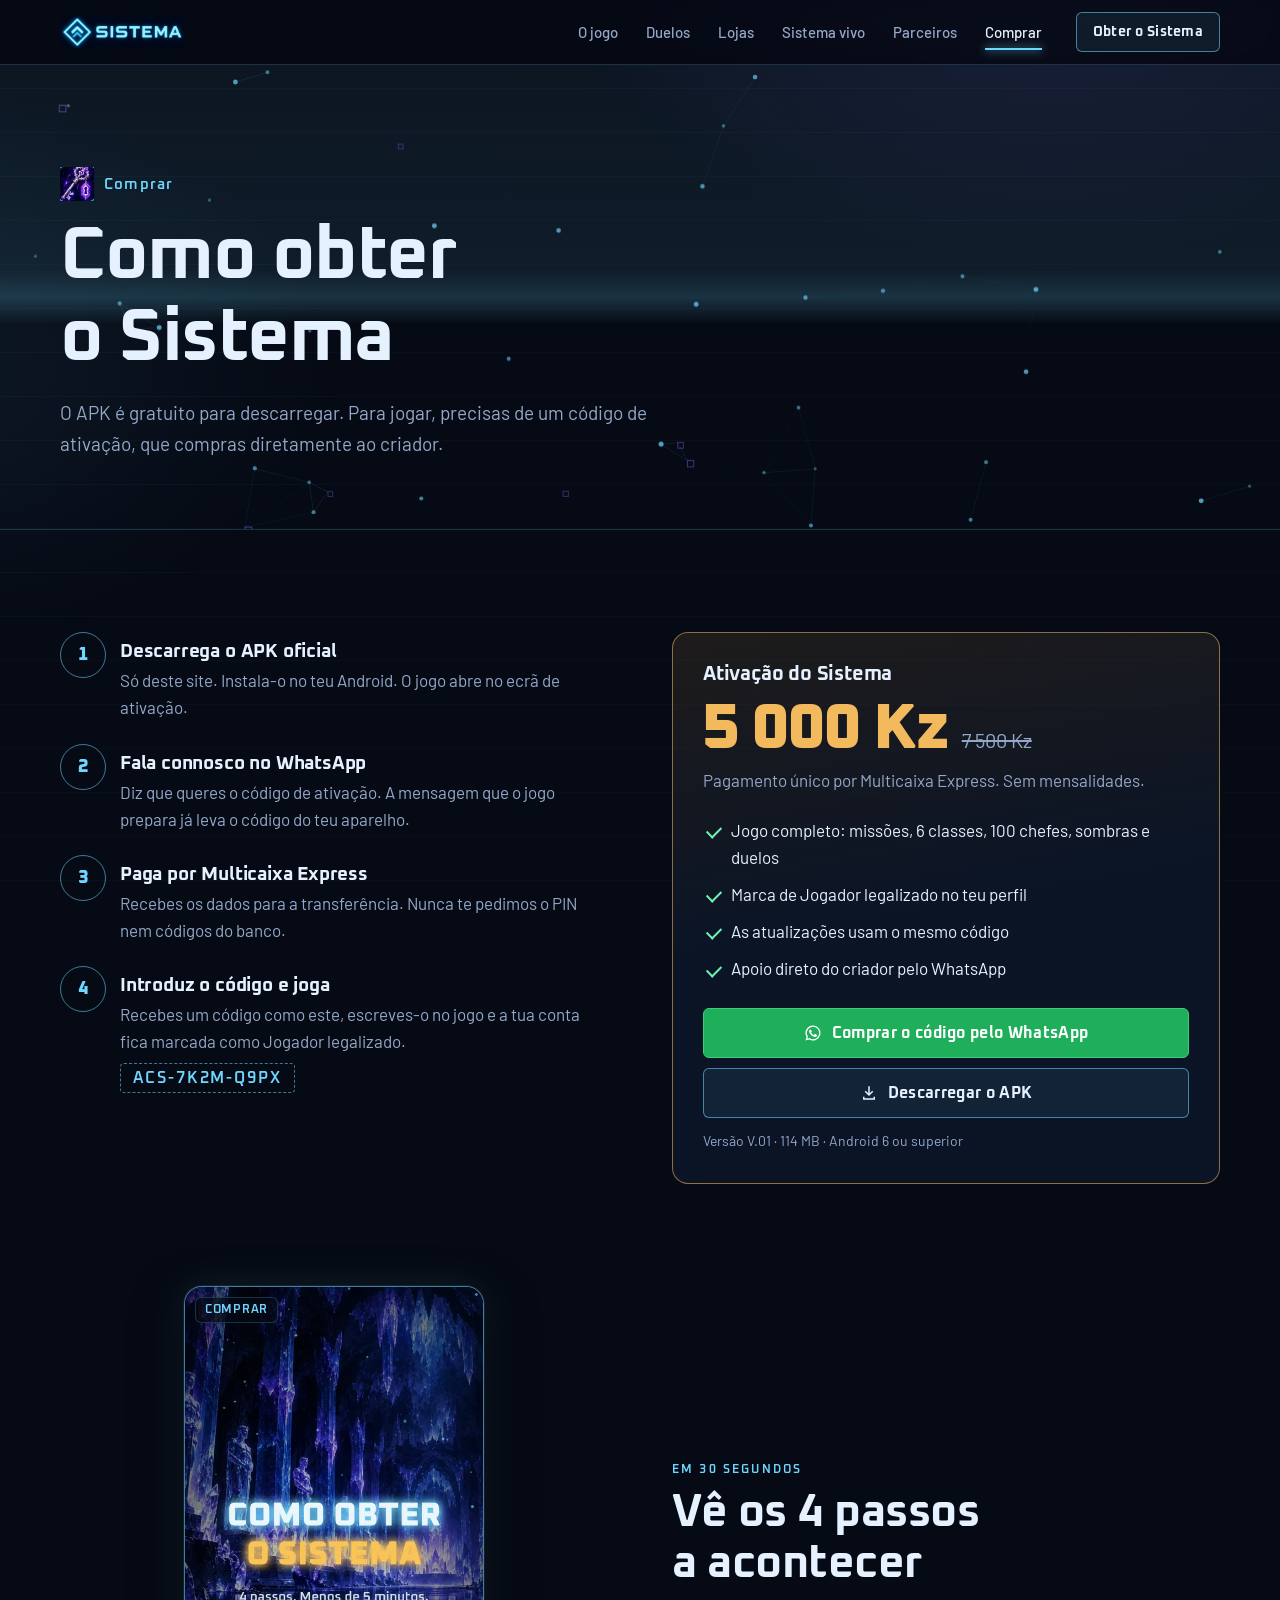
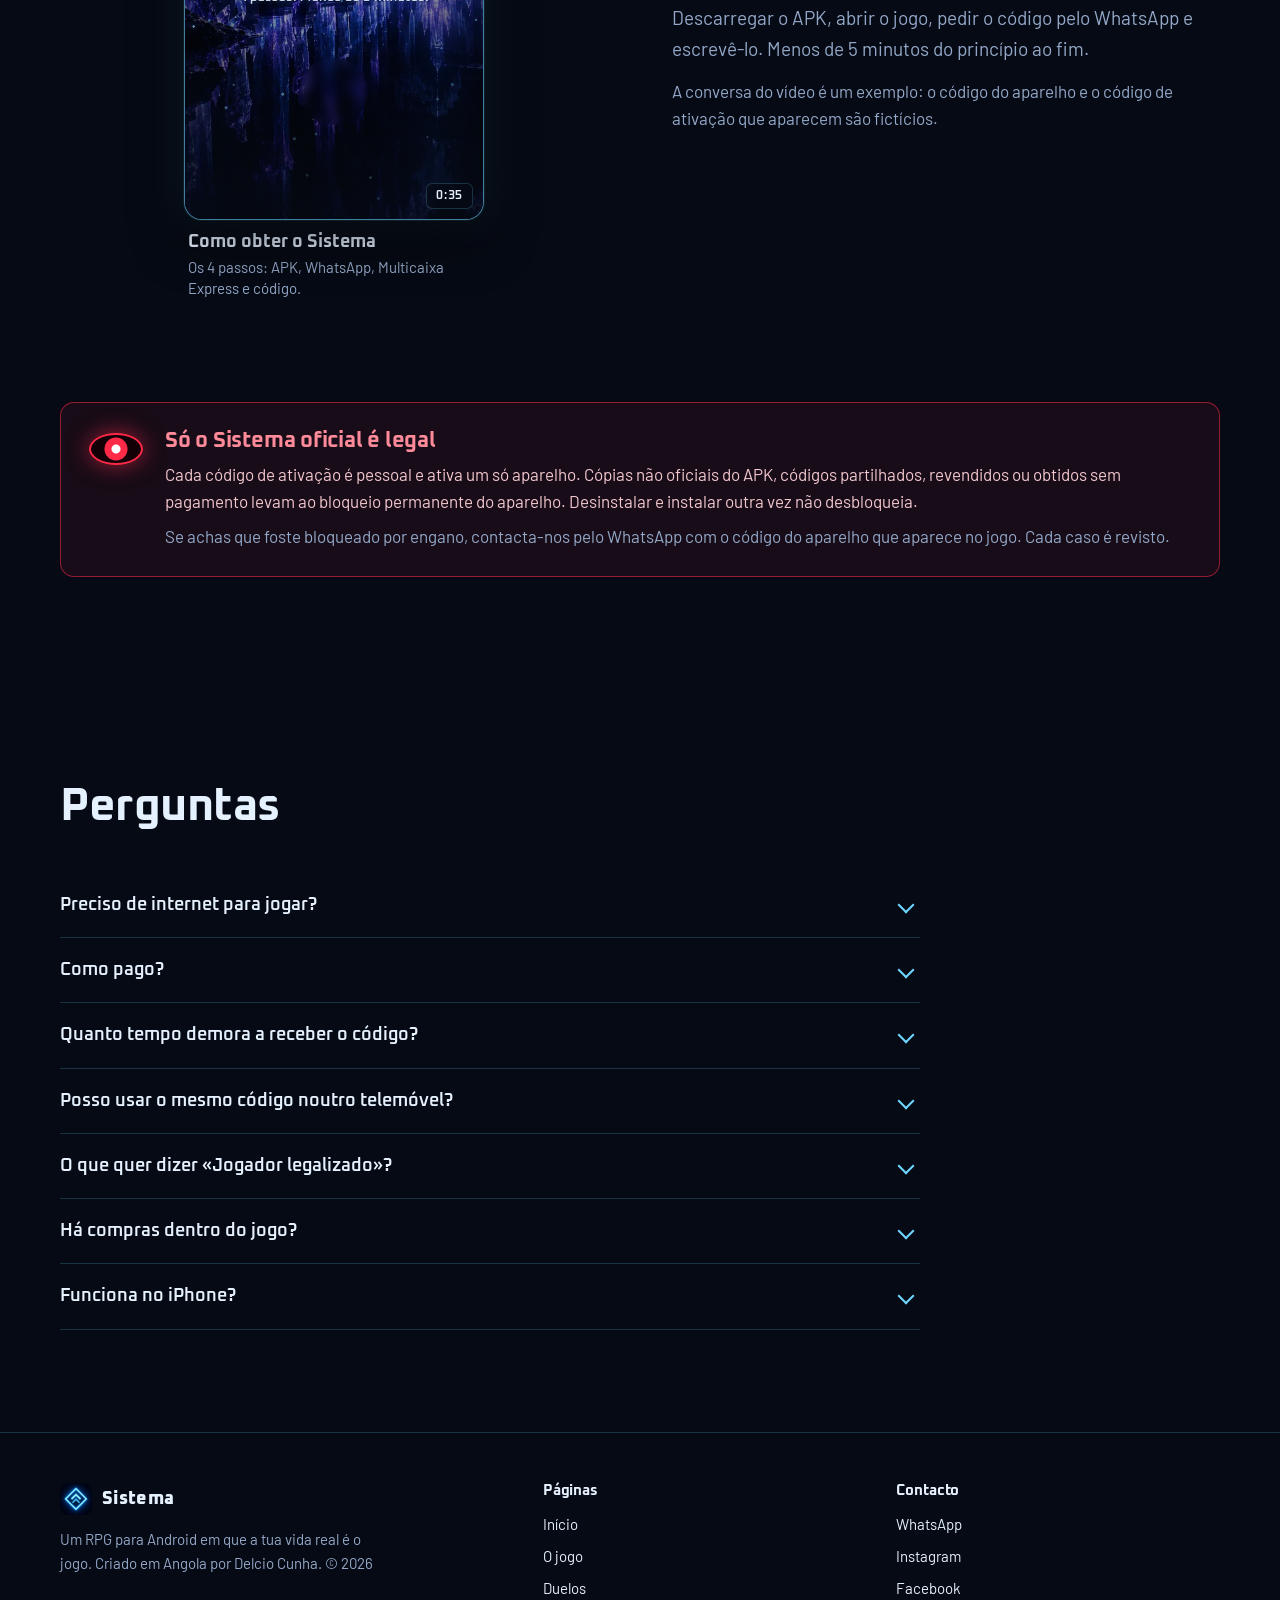
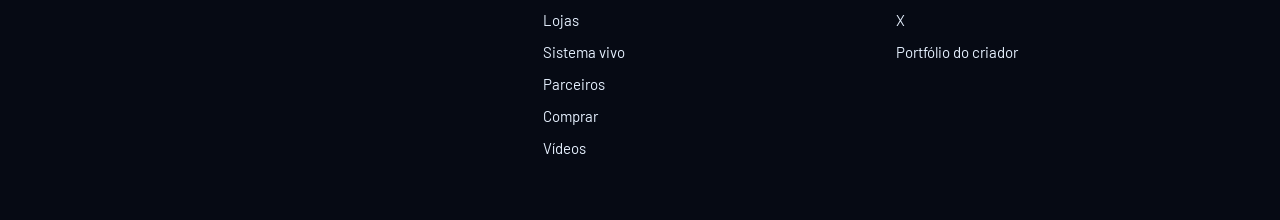
==== commit 16bfbe38: "update up" ====
--- a/comprar.html
+++ b/comprar.html
@@ -136,7 +136,7 @@
   </div>
 </div>
 <script>window.SITE_VIDEOS=[{"id": "trailer", "t": "Trailer de lançamento", "d": "V.01 «The System». O Sistema escolheu-te.", "tag": "Trailer"}, {"id": "como-funciona", "t": "Como funciona em 30 segundos", "d": "Escreves a missão, cumpres, ganhas XP e enfrentas um chefe.", "tag": "Começa aqui"}, {"id": "um-dia-com-o-sistema", "t": "Um dia com o Sistema", "d": "Da missão diária da manhã ao relatório da meia-noite.", "tag": "O jogo"}, {"id": "o-primeiro-chefe", "t": "O primeiro chefe", "d": "Magia, mana a acabar, uma poção e a vitória.", "tag": "O jogo"}, {"id": "sombras", "t": "Sombras", "d": "Extrais a sombra do chefe e ela passa a lutar por ti.", "tag": "O jogo"}, {"id": "duelo-ao-vivo", "t": "Duelo ao vivo", "d": "Um duelo real entre dois jogadores, com provocações.", "tag": "Duelos"}, {"id": "o-sistema-esta-a-ver", "t": "O Sistema está a ver", "d": "Vigilância, missões de emergência e Zona de Penalidade.", "tag": "Sistema vivo"}, {"id": "aceitas", "t": "Aceitas?", "d": "Foste escolhido como Jogador. Recusar não é opção.", "tag": "Desafio"}, {"id": "qual-e-o-teu-nivel", "t": "Qual seria o teu nível?", "d": "Soma os pontos e diz o teu nível nos comentários.", "tag": "Desafio"}, {"id": "como-comprar-a-ativacao", "t": "Como obter o Sistema", "d": "Os 4 passos: APK, WhatsApp, Multicaixa Express e código.", "tag": "Comprar"}];</script>
-<script src="config.js?v=ecc495e4"></script>
+<script src="config.js?v=51b3e2f0"></script>
 <script src="assets/site.js?v=e0b5bdeb"></script>
 </body>
 </html>
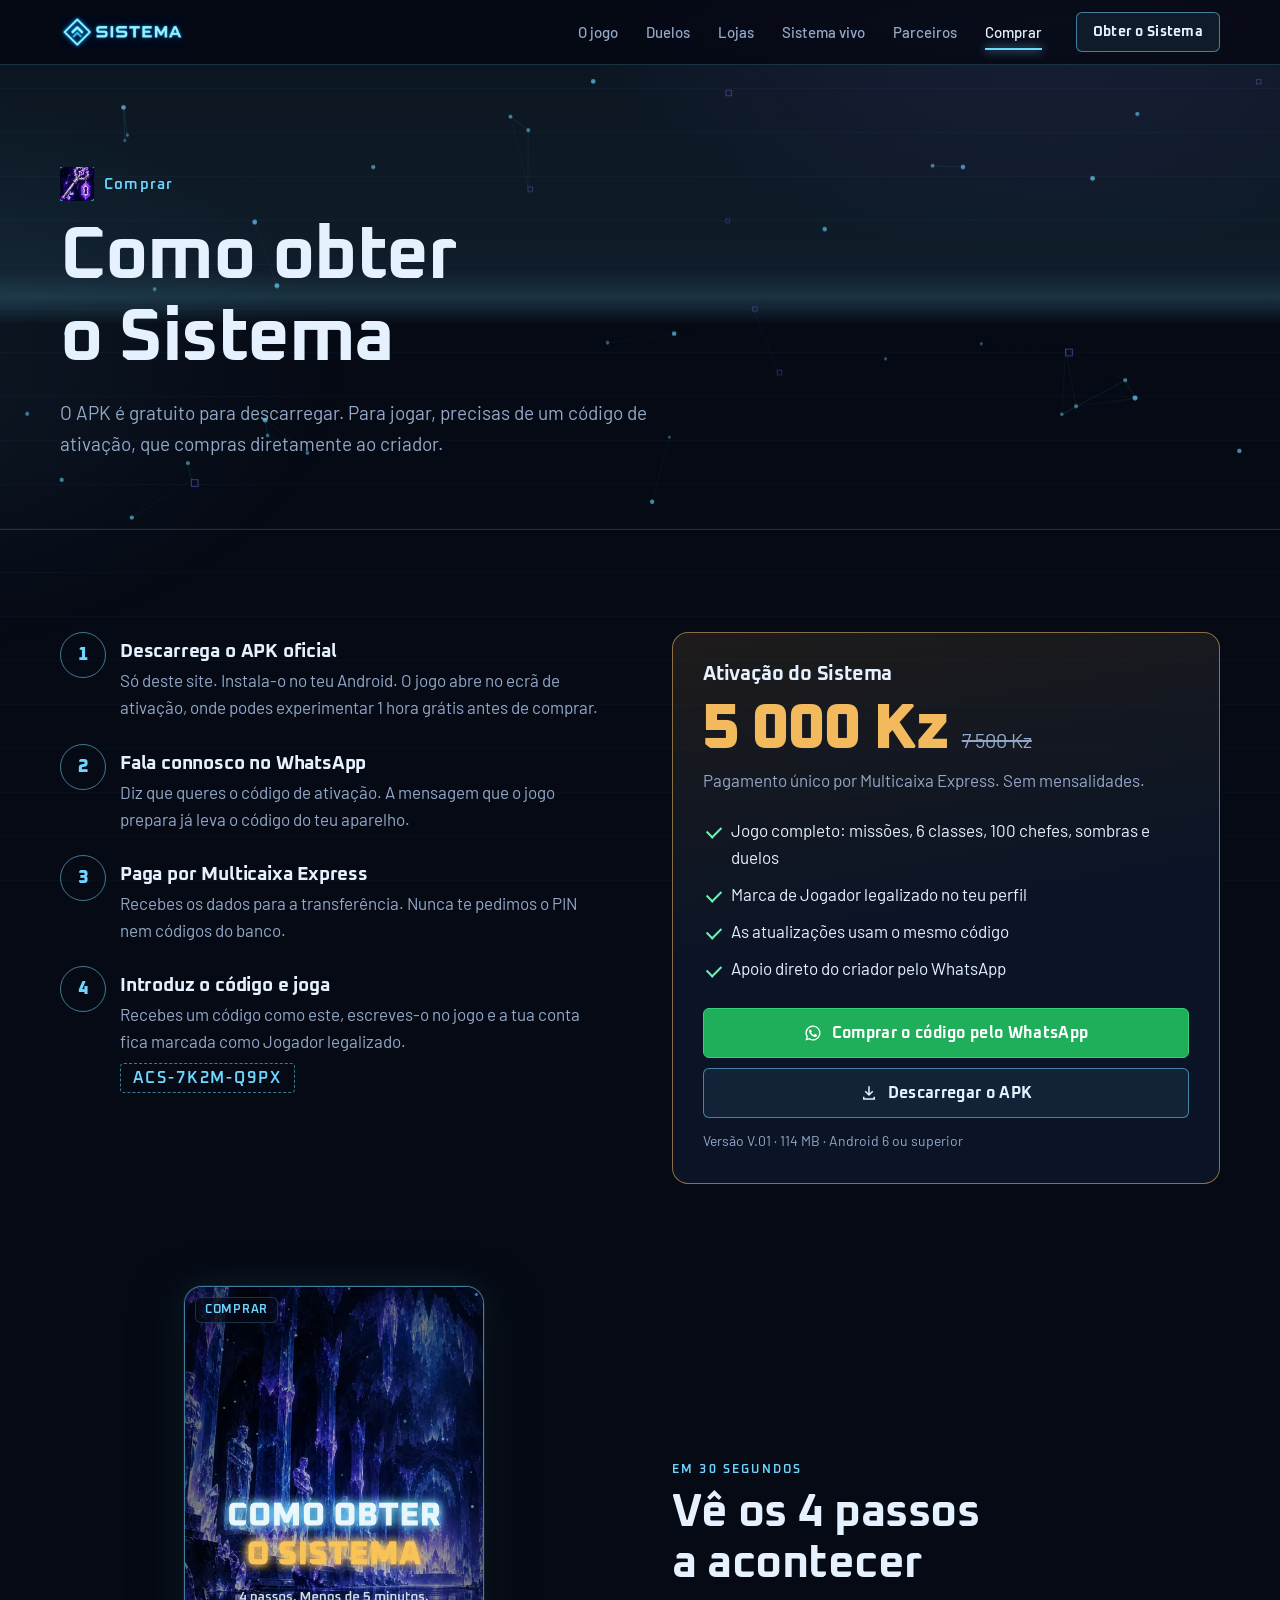
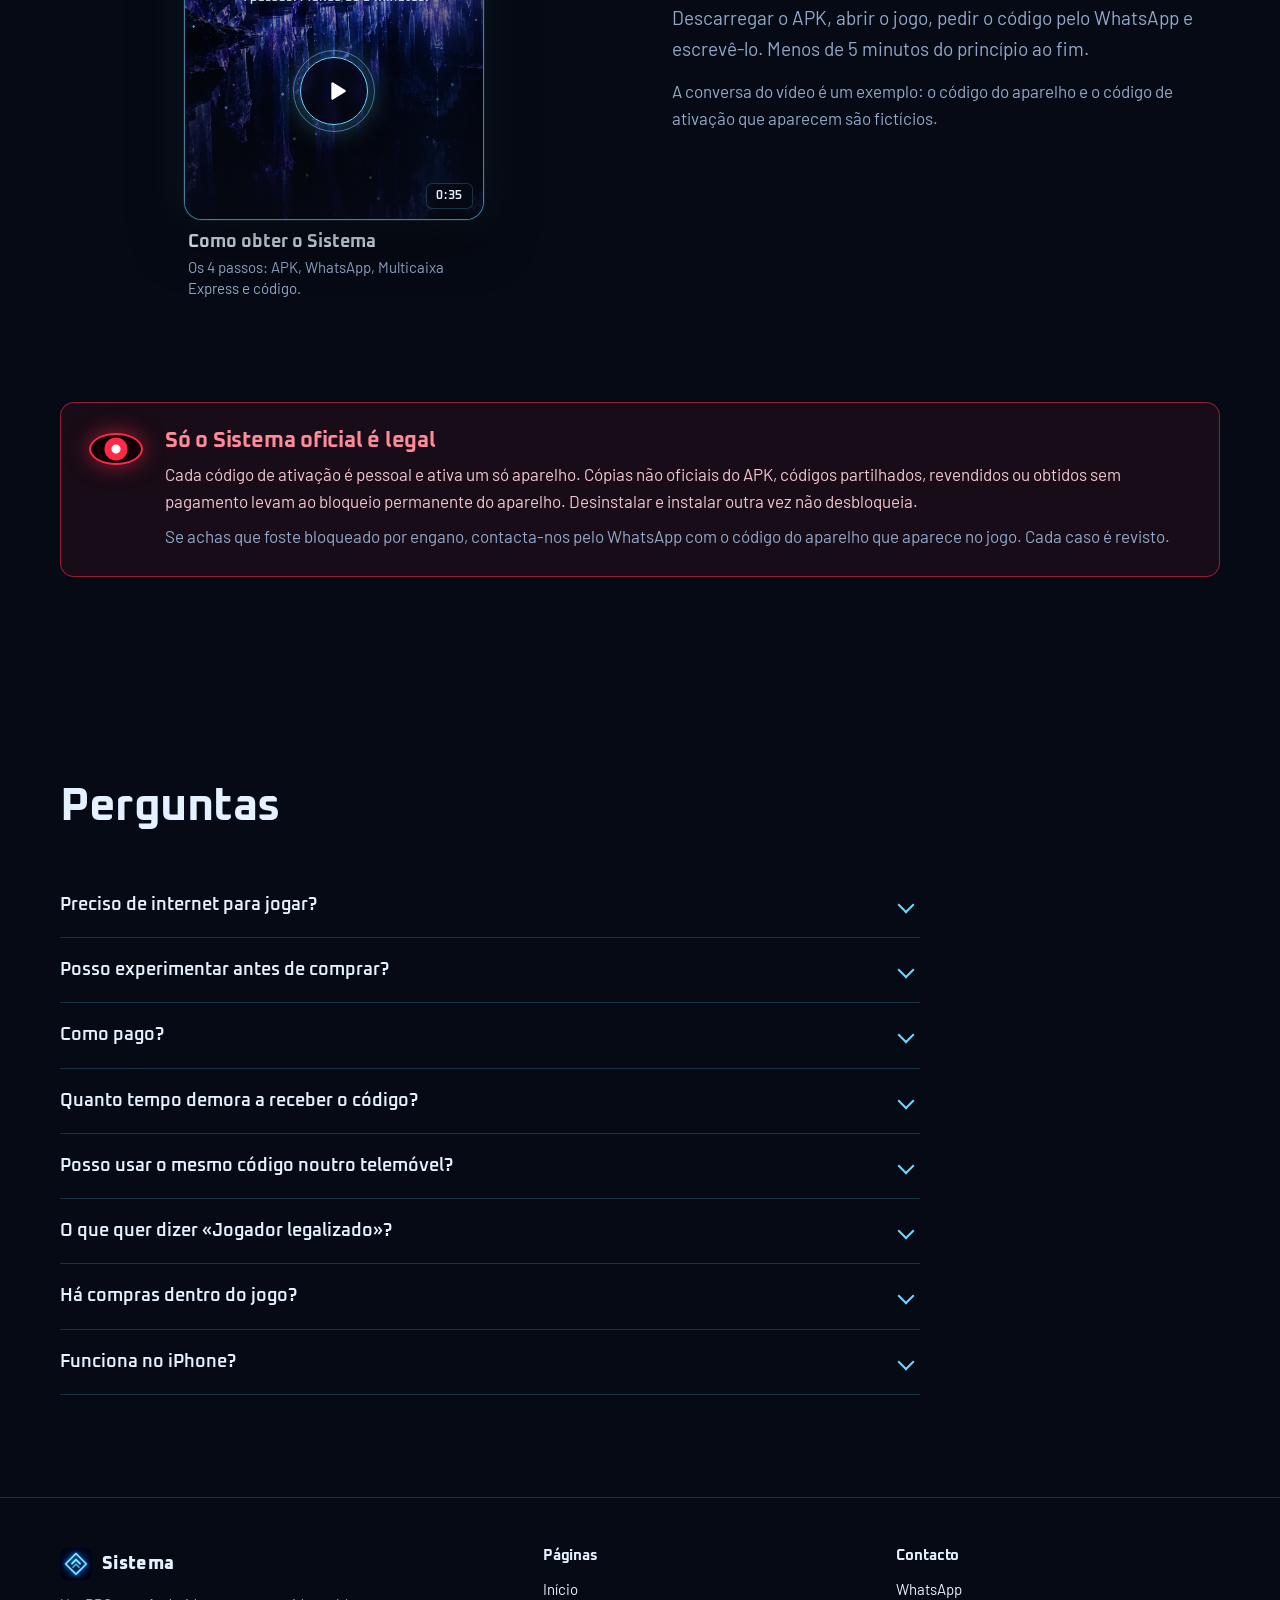
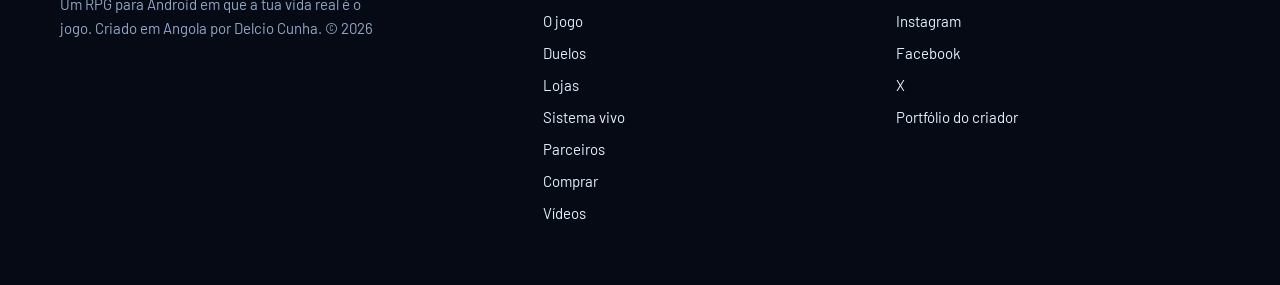
==== commit e0ff0a29: "up up" ====
--- a/comprar.html
+++ b/comprar.html
@@ -35,7 +35,7 @@
 <section>
   <div class="wrap buy-grid">
     <ol class="flow" data-stagger>
-      <li class="rv"><div><h3>Descarrega o APK oficial</h3><p>Só deste site. Instala-o no teu Android. O jogo abre no ecrã de ativação.</p></div></li>
+      <li class="rv"><div><h3>Descarrega o APK oficial</h3><p>Só deste site. Instala-o no teu Android. O jogo abre no ecrã de ativação, onde podes experimentar 1 hora grátis antes de comprar.</p></div></li>
       <li class="rv"><div><h3>Fala connosco no WhatsApp</h3><p>Diz que queres o código de ativação. A mensagem que o jogo prepara já leva o código do teu aparelho.</p></div></li>
       <li class="rv"><div><h3>Paga por Multicaixa Express</h3><p>Recebes os dados para a transferência. Nunca te pedimos o PIN nem códigos do banco.</p></div></li>
       <li class="rv"><div><h3>Introduz o código e joga</h3><p>Recebes um código como este, escreves-o no jogo e a tua conta fica marcada como Jogador legalizado.</p><span class="code-sample">ACS-7K2M-Q9PX</span></div></li>
@@ -87,6 +87,7 @@
     <div class="sec-head"><h2 class="rv">Perguntas</h2></div>
     <div class="faq rv">
       <details><summary>Preciso de internet para jogar?</summary><p>Só para ativar o jogo, sincronizar a conta e jogar com amigos. As missões e os combates funcionam sem internet. De vez em quando o jogo pede uma ligação para confirmar que o aparelho continua autorizado.</p></details>
+      <details><summary>Posso experimentar antes de comprar?</summary><p>Sim. Ao abrir o jogo pela primeira vez, toca em «Experimentar 1 hora grátis» e joga durante 1 hora, sem código. Quando o tempo acabar, ativas o Sistema e continuas com o progresso que fizeste. Há um teste por aparelho.</p></details>
       <details><summary>Como pago?</summary><p>Por Multicaixa Express. Falas connosco no WhatsApp, recebes os dados para a transferência e, quando o pagamento é confirmado, enviamos o teu código de ativação.</p></details>
       <details><summary>Quanto tempo demora a receber o código?</summary><p>Assim que o pagamento é confirmado, enviamos o código pelo mesmo WhatsApp.</p></details>
       <details><summary>Posso usar o mesmo código noutro telemóvel?</summary><p>Não. Cada código ativa um só aparelho. Se mudares de telemóvel, fala connosco: o teu progresso pode ser transferido com o ID de Jogador.</p></details>
